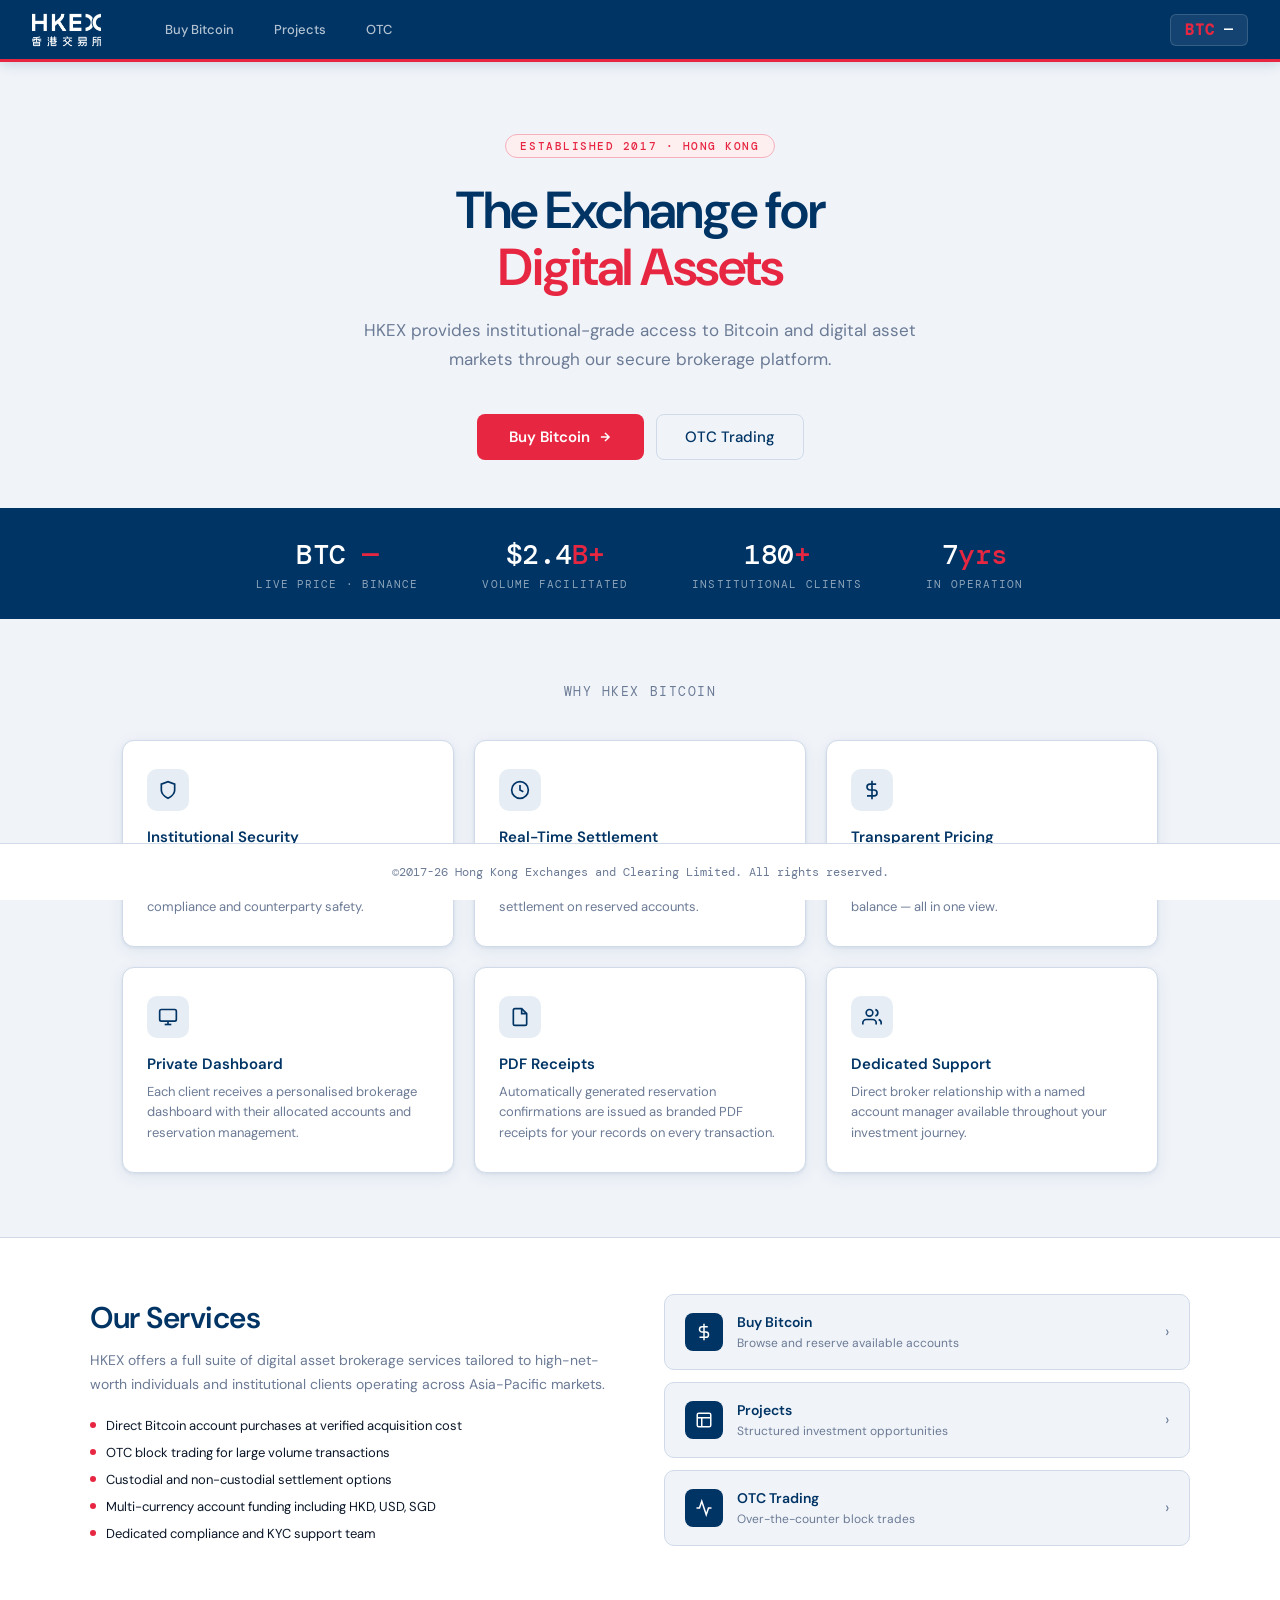
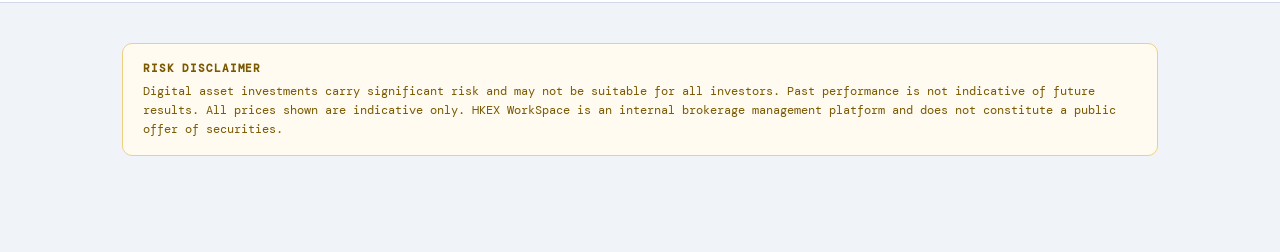
==== home.html @ 1858bc26 "Add files via upload" ====
<!DOCTYPE html>
<html lang="en">
<head>
<meta charset="UTF-8">
<meta name="viewport" content="width=device-width, initial-scale=1.0">
<title>HKEX - Hong Kong Exchanges</title>
<link href="https://fonts.googleapis.com/css2?family=DM+Sans:wght@300;400;500;600&family=DM+Mono:wght@400;500&display=swap" rel="stylesheet">
<link rel="stylesheet" href="styles.css">
<style>
  /* ── HOME PAGE SPECIFIC ──────────────────────────────────────────────────── */
  .home-hero {
    max-width: 1100px;
    margin: 0 auto;
    padding: 72px 32px 48px;
    text-align: center;
  }

  .home-hero-eyebrow {
    display: inline-block;
    font-family: 'DM Mono', monospace;
    font-size: 11px;
    font-weight: 500;
    letter-spacing: 0.14em;
    text-transform: uppercase;
    color: var(--red);
    background: var(--danger-light);
    border: 1px solid #f5b0bb;
    border-radius: 20px;
    padding: 4px 14px;
    margin-bottom: 24px;
  }

  .home-hero h1 {
    font-size: 52px;
    font-weight: 600;
    letter-spacing: -1.5px;
    line-height: 1.1;
    color: var(--accent);
    margin-bottom: 20px;
  }

  .home-hero h1 span {
    color: var(--red);
  }

  .home-hero-sub {
    font-size: 17px;
    color: var(--text-muted);
    line-height: 1.7;
    max-width: 560px;
    margin: 0 auto 40px;
  }

  .home-hero-actions {
    display: flex;
    gap: 12px;
    justify-content: center;
    flex-wrap: wrap;
  }

  .btn-hero-primary {
    background: var(--red);
    color: #fff;
    padding: 13px 32px;
    font-size: 15px;
    font-weight: 600;
    border-radius: 8px;
    border: none;
    cursor: pointer;
    font-family: 'DM Sans', sans-serif;
    text-decoration: none;
    display: inline-flex;
    align-items: center;
    gap: 8px;
    transition: background 0.15s, transform 0.1s;
  }
  .btn-hero-primary:hover { background: var(--red-hover); transform: translateY(-1px); }

  .btn-hero-outline {
    background: transparent;
    color: var(--accent);
    padding: 12px 28px;
    font-size: 15px;
    font-weight: 500;
    border-radius: 8px;
    border: 1.5px solid var(--border);
    cursor: pointer;
    font-family: 'DM Sans', sans-serif;
    text-decoration: none;
    display: inline-flex;
    align-items: center;
    gap: 8px;
    transition: all 0.15s;
  }
  .btn-hero-outline:hover { border-color: var(--accent); background: var(--accent-light); }

  /* Stats strip */
  .home-stats {
    background: var(--accent);
    padding: 28px 32px;
    display: flex;
    justify-content: center;
    gap: 64px;
    flex-wrap: wrap;
  }

  .home-stat {
    text-align: center;
    color: #fff;
  }

  .home-stat-value {
    font-family: 'DM Mono', monospace;
    font-size: 28px;
    font-weight: 500;
    color: #fff;
    letter-spacing: -0.5px;
  }

  .home-stat-value span {
    color: var(--red);
  }

  .home-stat-label {
    font-size: 11px;
    color: rgba(255,255,255,0.55);
    text-transform: uppercase;
    letter-spacing: 0.1em;
    margin-top: 4px;
    font-family: 'DM Mono', monospace;
  }

  /* Features grid */
  .home-features {
    max-width: 1100px;
    margin: 64px auto;
    padding: 0 32px;
  }

  .home-features-title {
    text-align: center;
    font-size: 13px;
    font-family: 'DM Mono', monospace;
    text-transform: uppercase;
    letter-spacing: 0.12em;
    color: var(--text-muted);
    margin-bottom: 40px;
  }

  .features-grid {
    display: grid;
    grid-template-columns: repeat(3, 1fr);
    gap: 20px;
  }

  .feature-card {
    background: var(--surface);
    border: 1px solid var(--border);
    border-radius: 12px;
    padding: 28px 24px;
    box-shadow: var(--shadow);
    transition: box-shadow 0.2s, transform 0.15s;
  }

  .feature-card:hover {
    box-shadow: 0 4px 24px rgba(0,52,101,0.13);
    transform: translateY(-2px);
  }

  .feature-icon {
    width: 42px;
    height: 42px;
    background: var(--accent-light);
    border-radius: 10px;
    display: flex;
    align-items: center;
    justify-content: center;
    margin-bottom: 16px;
    color: var(--accent);
  }

  .feature-card h3 {
    font-size: 15px;
    font-weight: 600;
    color: var(--accent);
    margin-bottom: 8px;
  }

  .feature-card p {
    font-size: 13px;
    color: var(--text-muted);
    line-height: 1.6;
  }

  /* Services row */
  .home-services {
    background: var(--surface);
    border-top: 1px solid var(--border);
    border-bottom: 1px solid var(--border);
    padding: 56px 32px;
  }

  .home-services-inner {
    max-width: 1100px;
    margin: 0 auto;
    display: grid;
    grid-template-columns: 1fr 1fr;
    gap: 48px;
    align-items: center;
  }

  .home-services h2 {
    font-size: 30px;
    font-weight: 600;
    letter-spacing: -0.5px;
    color: var(--accent);
    margin-bottom: 12px;
  }

  .home-services p {
    font-size: 14px;
    color: var(--text-muted);
    line-height: 1.7;
    margin-bottom: 20px;
  }

  .service-list {
    list-style: none;
    display: flex;
    flex-direction: column;
    gap: 10px;
  }

  .service-list li {
    display: flex;
    align-items: center;
    gap: 10px;
    font-size: 13px;
    color: var(--text);
  }

  .service-list li::before {
    content: '';
    width: 6px;
    height: 6px;
    border-radius: 50%;
    background: var(--red);
    flex-shrink: 0;
  }

  .service-panels {
    display: flex;
    flex-direction: column;
    gap: 12px;
  }

  .service-panel {
    background: var(--bg);
    border: 1px solid var(--border);
    border-radius: 10px;
    padding: 18px 20px;
    display: flex;
    align-items: center;
    gap: 14px;
    text-decoration: none;
    transition: border-color 0.15s, box-shadow 0.15s;
  }

  .service-panel:hover {
    border-color: var(--accent);
    box-shadow: 0 2px 12px rgba(0,52,101,0.1);
  }

  .service-panel-icon {
    width: 38px;
    height: 38px;
    background: var(--accent);
    border-radius: 8px;
    display: flex;
    align-items: center;
    justify-content: center;
    flex-shrink: 0;
    color: #fff;
  }

  .service-panel-text strong {
    display: block;
    font-size: 14px;
    font-weight: 600;
    color: var(--accent);
    margin-bottom: 2px;
  }

  .service-panel-text span {
    font-size: 12px;
    color: var(--text-muted);
  }

  .service-panel-arrow {
    margin-left: auto;
    color: var(--text-muted);
    font-size: 16px;
  }

  /* Disclaimer */
  .home-disclaimer {
    max-width: 1100px;
    margin: 0 auto 40px;
    padding: 0 32px;
  }

  .disclaimer-box {
    background: #fffbf0;
    border: 1px solid #f0d080;
    border-radius: 10px;
    padding: 16px 20px;
    font-size: 12px;
    color: #7a5800;
    line-height: 1.6;
    font-family: 'DM Mono', monospace;
  }

  .disclaimer-box strong {
    display: block;
    margin-bottom: 4px;
    font-size: 11px;
    text-transform: uppercase;
    letter-spacing: 0.08em;
  }

  /* ── RESPONSIVE ──────────────────────────────────────────────────────────── */
  @media (max-width: 768px) {
    .home-hero { padding: 48px 20px 36px; }
    .home-hero h1 { font-size: 32px; }
    .home-hero-sub { font-size: 15px; }
    .home-stats { gap: 32px; padding: 20px; }
    .home-stat-value { font-size: 22px; }
    .features-grid { grid-template-columns: 1fr; gap: 14px; }
    .home-services-inner { grid-template-columns: 1fr; gap: 32px; }
    .home-features { padding: 0 16px; margin: 40px auto; }
    .home-services { padding: 40px 16px; }
    .home-disclaimer { padding: 0 16px; }
  }
</style>
</head>
<body>

<!-- SPLASH SCREEN -->
<div id="splash">
  <div id="splash-inner">
    <img id="splash-logo" src="logo.png" alt="HKEX">
  </div>
</div>

<!-- HEADER -->
<header>
  <div class="header-left">
    <div class="logo">
      <a href="home.html" style="display:flex;align-items:center;text-decoration:none;">
        <img src="logo.png" alt="HKEX" class="header-logo">
      </a>
    </div>
    <nav class="main-nav">
      <a href="index.html" class="nav-link">Buy Bitcoin</a>
      <a href="projects.html" class="nav-link">Projects</a>
      <a href="staking.html" class="nav-link">OTC</a>
    </nav>
  </div>
  <div class="header-right">
    <div class="btc-ticker" id="btcTicker">
      <span class="btc-ticker-label">BTC</span>
      <span class="btc-ticker-price" id="btcPrice">—</span>
    </div>
  </div>
</header>

<!-- HERO -->
<div class="home-hero">
  <div class="home-hero-eyebrow">Established 2017 · Hong Kong</div>
  <h1>The Exchange for<br><span>Digital Assets</span></h1>
  <p class="home-hero-sub">HKEX provides institutional-grade access to Bitcoin and digital asset markets through our secure brokerage platform.</p>
  <div class="home-hero-actions">
    <a href="index.html" class="btn-hero-primary">
      Buy Bitcoin
      <svg width="14" height="14" viewBox="0 0 24 24" fill="none" stroke="currentColor" stroke-width="2.5"><path d="M5 12h14M12 5l7 7-7 7"/></svg>
    </a>
    <a href="staking.html" class="btn-hero-outline">OTC Trading</a>
  </div>
</div>

<!-- STATS STRIP -->
<div class="home-stats">
  <div class="home-stat">
    <div class="home-stat-value">BTC <span id="btcPriceHero">—</span></div>
    <div class="home-stat-label">Live Price · Binance</div>
  </div>
  <div class="home-stat">
    <div class="home-stat-value">$2.4<span>B+</span></div>
    <div class="home-stat-label">Volume Facilitated</div>
  </div>
  <div class="home-stat">
    <div class="home-stat-value">180<span>+</span></div>
    <div class="home-stat-label">Institutional Clients</div>
  </div>
  <div class="home-stat">
    <div class="home-stat-value">7<span>yrs</span></div>
    <div class="home-stat-label">In Operation</div>
  </div>
</div>

<!-- FEATURES -->
<div class="home-features">
  <div class="home-features-title">Why HKEX Bitcoin</div>
  <div class="features-grid">
    <div class="feature-card">
      <div class="feature-icon">
        <svg width="20" height="20" viewBox="0 0 24 24" fill="none" stroke="currentColor" stroke-width="2"><path d="M12 22s8-4 8-10V5l-8-3-8 3v7c0 6 8 10 8 10z"/></svg>
      </div>
      <h3>Institutional Security</h3>
      <p>Every account is verified through our multi-layer due diligence process, ensuring full compliance and counterparty safety.</p>
    </div>
    <div class="feature-card">
      <div class="feature-icon">
        <svg width="20" height="20" viewBox="0 0 24 24" fill="none" stroke="currentColor" stroke-width="2"><circle cx="12" cy="12" r="10"/><polyline points="12 6 12 12 16 14"/></svg>
      </div>
      <h3>Real-Time Settlement</h3>
      <p>Live BTC pricing from Binance with instant purchase value calculations and same-day settlement on reserved accounts.</p>
    </div>
    <div class="feature-card">
      <div class="feature-icon">
        <svg width="20" height="20" viewBox="0 0 24 24" fill="none" stroke="currentColor" stroke-width="2"><line x1="12" y1="1" x2="12" y2="23"/><path d="M17 5H9.5a3.5 3.5 0 0 0 0 7h5a3.5 3.5 0 0 1 0 7H6"/></svg>
      </div>
      <h3>Transparent Pricing</h3>
      <p>Full purchase history with original acquisition cost, current market value and your account balance — all in one view.</p>
    </div>
    <div class="feature-card">
      <div class="feature-icon">
        <svg width="20" height="20" viewBox="0 0 24 24" fill="none" stroke="currentColor" stroke-width="2"><rect x="2" y="3" width="20" height="14" rx="2"/><line x1="8" y1="21" x2="16" y2="21"/><line x1="12" y1="17" x2="12" y2="21"/></svg>
      </div>
      <h3>Private Dashboard</h3>
      <p>Each client receives a personalised brokerage dashboard with their allocated accounts and reservation management.</p>
    </div>
    <div class="feature-card">
      <div class="feature-icon">
        <svg width="20" height="20" viewBox="0 0 24 24" fill="none" stroke="currentColor" stroke-width="2"><path d="M14 2H6a2 2 0 0 0-2 2v16a2 2 0 0 0 2 2h12a2 2 0 0 0 2-2V8z"/><polyline points="14 2 14 8 20 8"/></svg>
      </div>
      <h3>PDF Receipts</h3>
      <p>Automatically generated reservation confirmations are issued as branded PDF receipts for your records on every transaction.</p>
    </div>
    <div class="feature-card">
      <div class="feature-icon">
        <svg width="20" height="20" viewBox="0 0 24 24" fill="none" stroke="currentColor" stroke-width="2"><path d="M17 21v-2a4 4 0 0 0-4-4H5a4 4 0 0 0-4 4v2"/><circle cx="9" cy="7" r="4"/><path d="M23 21v-2a4 4 0 0 0-3-3.87"/><path d="M16 3.13a4 4 0 0 1 0 7.75"/></svg>
      </div>
      <h3>Dedicated Support</h3>
      <p>Direct broker relationship with a named account manager available throughout your investment journey.</p>
    </div>
  </div>
</div>

<!-- SERVICES -->
<div class="home-services">
  <div class="home-services-inner">
    <div>
      <h2>Our Services</h2>
      <p>HKEX offers a full suite of digital asset brokerage services tailored to high-net-worth individuals and institutional clients operating across Asia-Pacific markets.</p>
      <ul class="service-list">
        <li>Direct Bitcoin account purchases at verified acquisition cost</li>
        <li>OTC block trading for large volume transactions</li>
        <li>Custodial and non-custodial settlement options</li>
        <li>Multi-currency account funding including HKD, USD, SGD</li>
        <li>Dedicated compliance and KYC support team</li>
      </ul>
    </div>
    <div class="service-panels">
      <a href="index.html" class="service-panel">
        <div class="service-panel-icon">
          <svg width="18" height="18" viewBox="0 0 24 24" fill="none" stroke="currentColor" stroke-width="2"><line x1="12" y1="1" x2="12" y2="23"/><path d="M17 5H9.5a3.5 3.5 0 0 0 0 7h5a3.5 3.5 0 0 1 0 7H6"/></svg>
        </div>
        <div class="service-panel-text">
          <strong>Buy Bitcoin</strong>
          <span>Browse and reserve available accounts</span>
        </div>
        <span class="service-panel-arrow">›</span>
      </a>
      <a href="projects.html" class="service-panel">
        <div class="service-panel-icon">
          <svg width="18" height="18" viewBox="0 0 24 24" fill="none" stroke="currentColor" stroke-width="2"><rect x="3" y="3" width="18" height="18" rx="2"/><path d="M3 9h18M9 21V9"/></svg>
        </div>
        <div class="service-panel-text">
          <strong>Projects</strong>
          <span>Structured investment opportunities</span>
        </div>
        <span class="service-panel-arrow">›</span>
      </a>
      <a href="staking.html" class="service-panel">
        <div class="service-panel-icon">
          <svg width="18" height="18" viewBox="0 0 24 24" fill="none" stroke="currentColor" stroke-width="2"><polyline points="22 12 18 12 15 21 9 3 6 12 2 12"/></svg>
        </div>
        <div class="service-panel-text">
          <strong>OTC Trading</strong>
          <span>Over-the-counter block trades</span>
        </div>
        <span class="service-panel-arrow">›</span>
      </a>
    </div>
  </div>
</div>

<!-- DISCLAIMER -->
<div class="home-disclaimer" style="margin-top:40px;">
  <div class="disclaimer-box">
    <strong>Risk Disclaimer</strong>
    Digital asset investments carry significant risk and may not be suitable for all investors. Past performance is not indicative of future results. All prices shown are indicative only. HKEX WorkSpace is an internal brokerage management platform and does not constitute a public offer of securities.
  </div>
</div>

<footer class="site-footer">
  <span id="footerCopyright">©2017-26 Hong Kong Exchanges and Clearing Limited. All rights reserved.</span>
</footer>

<script>
async function fetchBtcPrice() {
  try {
    const res   = await fetch('https://api.binance.com/api/v3/ticker/price?symbol=BTCUSDT');
    const json  = await res.json();
    const price = parseFloat(json?.price);
    if (price) {
      const fmt = '$' + price.toLocaleString('en-US', { minimumFractionDigits: 2, maximumFractionDigits: 2 });
      const ticker = document.getElementById('btcPrice');
      const hero   = document.getElementById('btcPriceHero');
      if (ticker) ticker.textContent = fmt;
      if (hero)   hero.textContent   = fmt;
    }
  } catch(e) { /* silently fail */ }
}

fetchBtcPrice();
setInterval(fetchBtcPrice, 5000);

(function updateCopyright() {
  const el = document.getElementById('footerCopyright');
  if (el) {
    const yr = new Date().getFullYear().toString().slice(2);
    el.textContent = '©2017-' + yr + ' Hong Kong Exchanges and Clearing Limited. All rights reserved.';
  }
})();
</script>
</body>
</html>
---- styles.css ----
:root {
    --bg: #f0f4f9;
    --surface: #ffffff;
    --border: #d0dae8;
    --text: #0a1628;
    --text-muted: #6b7a95;
    --accent: #003465;
    --accent-light: #e6edf5;
    --accent-hover: #002450;
    --red: #e72742;
    --red-light: #fdeef0;
    --red-hover: #c41e35;
    --danger: #e72742;
    --danger-light: #fdeef0;
    --cell-bg: #f7f9fc;
    --header-bg: #003465;
    --header-text: #ffffff;
    --shadow: 0 1px 3px rgba(0,52,101,0.08), 0 4px 16px rgba(0,52,101,0.08);
  }

  * { box-sizing: border-box; margin: 0; padding: 0; }

  body {
    font-family: 'DM Sans', sans-serif;
    background: var(--bg);
    color: var(--text);
    min-height: 100vh;
    font-size: 14px;
    padding-bottom: 56px;
  }

  /* HEADER */
  header {
    background: var(--header-bg);
    color: var(--header-text);
    display: flex;
    align-items: center;
    justify-content: space-between;
    padding: 0 32px;
    height: 62px;
    position: sticky;
    top: 0;
    z-index: 100;
    border-bottom: 3px solid var(--red);
    box-shadow: 0 2px 12px rgba(0,52,101,0.18);
  }

  .logo {
    font-family: 'DM Mono', monospace;
    font-size: 16px;
    font-weight: 500;
    letter-spacing: 0.05em;
    color: var(--header-text);
    display: flex;
    align-items: center;
    gap: 8px;
  }

  .header-logo {
    height: 38px;
    width: auto;
    display: block;
    mix-blend-mode: screen;
  }

  .header-right {
    display: flex;
    align-items: center;
    gap: 16px;
  }

  /* NAVIGATION */
  .main-nav {
    display: flex;
    align-items: center;
    gap: 8px;
    margin-left: 24px;
  }

  .nav-link {
    padding: 8px 16px;
    border-radius: 6px;
    font-size: 13px;
    font-weight: 500;
    color: rgba(255,255,255,0.7);
    text-decoration: none;
    transition: all 0.15s;
    font-family: 'DM Sans', sans-serif;
    white-space: nowrap;
  }

  .nav-link:hover {
    color: #fff;
    background: rgba(255,255,255,0.08);
  }

  .nav-link.active {
    color: #fff;
    background: rgba(255,255,255,0.12);
    border-bottom: 2px solid var(--red);
  }

  .user-badge {
    font-size: 12px;
    color: rgba(255,255,255,0.6);
    font-family: 'DM Mono', monospace;
  }

  .btn {
    padding: 7px 16px;
    border-radius: 6px;
    font-family: 'DM Sans', sans-serif;
    font-size: 13px;
    font-weight: 500;
    cursor: pointer;
    border: none;
    transition: all 0.15s;
    display: inline-flex;
    align-items: center;
    gap: 6px;
  }

  .btn-primary {
    background: var(--red);
    color: #fff;
  }
  .btn-primary:hover { background: var(--red-hover); }

  .btn-outline {
    background: transparent;
    border: 1px solid var(--border);
    color: var(--text);
  }
  .btn-outline:hover { background: var(--accent-light); border-color: var(--accent); color: var(--accent); }

  .btn-ghost {
    background: transparent;
    border: 1px solid rgba(255,255,255,0.25);
    color: rgba(255,255,255,0.85);
    font-size: 13px;
  }
  .btn-ghost:hover { border-color: rgba(255,255,255,0.6); color: #fff; background: rgba(255,255,255,0.08); }

  .btn-danger {
    background: var(--danger-light);
    color: var(--danger);
    border: 1px solid #f5c0c8;
  }
  .btn-danger:hover { background: #fbd5da; }

  .btn-sm { padding: 4px 10px; font-size: 12px; }

  /* PAGES */
  .page { display: none; }
  .page.active { display: block; }

  /* MAIN PAGE */
  .main-content {
    max-width: 680px;
    margin: 80px auto;
    padding: 0 24px;
    text-align: center;
  }

  .main-hero {
    background: var(--surface);
    border: 1px solid var(--border);
    border-radius: 16px;
    padding: 64px 48px;
    box-shadow: var(--shadow);
    border-top: 4px solid var(--red);
  }

  .main-hero h1 {
    font-size: 32px;
    font-weight: 600;
    margin-bottom: 12px;
    letter-spacing: -0.5px;
    color: var(--accent);
  }

  .main-hero p {
    color: var(--text-muted);
    font-size: 15px;
    line-height: 1.6;
    margin-bottom: 40px;
    max-width: 360px;
    margin-left: auto;
    margin-right: auto;
  }

  /* LOGIN FORM */
  .login-form {
    display: flex;
    flex-direction: column;
    gap: 12px;
    max-width: 320px;
    margin: 0 auto;
  }

  .input-group {
    display: flex;
    flex-direction: column;
    gap: 5px;
    text-align: left;
  }

  .input-group label {
    font-size: 12px;
    font-weight: 500;
    color: var(--accent);
    text-transform: uppercase;
    letter-spacing: 0.06em;
  }

  .input-group input {
    padding: 10px 14px;
    border: 1px solid var(--border);
    border-radius: 8px;
    font-family: 'DM Sans', sans-serif;
    font-size: 14px;
    background: var(--cell-bg);
    color: var(--text);
    transition: border-color 0.15s;
    outline: none;
  }

  .input-group input:focus {
    border-color: var(--accent);
    background: #fff;
    box-shadow: 0 0 0 3px rgba(0,52,101,0.08);
  }

  .login-error {
    color: var(--danger);
    font-size: 12px;
    text-align: center;
    display: none;
  }

  /* USER PAGE */
  .page-wrapper {
    max-width: 1200px;
    margin: 0 auto;
    padding: 32px 24px;
  }

  .page-header {
    display: flex;
    align-items: center;
    justify-content: space-between;
    margin-bottom: 24px;
  }

  .page-title {
    font-size: 22px;
    font-weight: 600;
    letter-spacing: -0.3px;
    color: var(--accent);
  }

  .page-subtitle {
    font-size: 13px;
    color: var(--text-muted);
    margin-top: 2px;
  }

  /* TABLE */
  .table-container {
    background: var(--surface);
    border: 1px solid var(--border);
    border-radius: 12px;
    overflow: hidden;
    box-shadow: var(--shadow);
  }

  .data-table {
    width: 100%;
    border-collapse: collapse;
    font-size: 13px;
  }

  .data-table th {
    background: var(--accent);
    color: rgba(255,255,255,0.9);
    padding: 11px 14px;
    text-align: center;
    font-family: 'DM Sans', sans-serif;
    font-size: 12px;
    font-weight: 700;
    letter-spacing: 0.04em;
    border-right: 1px solid rgba(255,255,255,0.1);
    white-space: nowrap;
    text-transform: uppercase;
  }

  .data-table th.sortable {
    cursor: pointer;
    user-select: none;
  }
  .data-table th.sortable:hover { background: #004a8f; }
  .sort-icon { margin-left: 5px; opacity: 0.5; font-size: 10px; }
  .sort-icon.active { opacity: 1; }
  .data-table th:last-child { border-right: none; }

  .data-table td {
    padding: 0;
    border-right: 1px solid var(--border);
    border-bottom: 1px solid var(--border);
  }

  .data-table td:last-child { border-right: none; }
  .data-table tr:last-child td { border-bottom: none; }
  .data-table tr:hover td { background: #f0f5fb; }

  .cell-input {
    width: 100%;
    padding: 9px 14px;
    border: none;
    background: transparent;
    font-family: 'DM Sans', sans-serif;
    font-size: 13px;
    color: var(--text);
    outline: none;
    transition: background 0.1s;
  }

  .cell-input:focus {
    background: #eef4fb;
    box-shadow: inset 0 0 0 2px var(--accent);
  }

  .cell-input[readonly] {
    color: var(--text);
    cursor: default;
    pointer-events: none;
  }

  .cell-select {
    appearance: none;
    -webkit-appearance: none;
    cursor: pointer;
    background-image: url("data:image/svg+xml,%3Csvg xmlns='http://www.w3.org/2000/svg' width='10' height='6' viewBox='0 0 10 6'%3E%3Cpath d='M1 1l4 4 4-4' stroke='%23003465' stroke-width='1.5' fill='none' stroke-linecap='round'/%3E%3C/svg%3E");
    background-repeat: no-repeat;
    background-position: right 10px center;
    padding-right: 28px !important;
  }

  .status-select {
    width: 115px;
    padding: 5px 28px 5px 10px !important;
    border-radius: 20px;
    border: 1.5px solid var(--border);
    font-size: 12px;
    font-weight: 600;
    font-family: 'DM Sans', sans-serif;
    background-color: transparent;
    outline: none;
    transition: border-color 0.15s;
  }

  .status-select:focus { border-color: var(--accent); }

  .status-pill {
    display: inline-block;
    padding: 4px 14px;
    border-radius: 20px;
    font-size: 12px;
    font-weight: 600;
    min-width: 90px;
    text-align: center;
    letter-spacing: 0.02em;
  }

  .status-active    { background: #e6f9e6; color: #1a6b1a; border: 1.5px solid #b6ddb6; }
  .status-suspended { background: #fff3e0; color: #8a4800; border: 1.5px solid #f0c080; }
  .status-fired     { background: #fdeef0; color: #c41e35; border: 1.5px solid #f5b0bb; }
  .status-empty     { background: var(--cell-bg); color: var(--text-muted); border: 1.5px solid var(--border); }

  .status-pill.clickable-available {
    cursor: pointer;
    transition: box-shadow 0.15s, transform 0.1s;
  }
  .status-pill.clickable-available:hover {
    box-shadow: 0 0 0 3px rgba(26,107,26,0.18);
    transform: scale(1.04);
  }

  /* Reserve inline panel — inserted as a full-width row below the selected row */
  .reserve-panel-row td {
    padding: 0 !important;
    border-bottom: 2px solid #003465 !important;
  }
  .reserve-panel {
    background: linear-gradient(135deg, #f0faf0 0%, #e8f4ff 100%);
    border-top: 1.5px solid #b6ddb6;
    padding: 14px 20px;
    display: flex;
    align-items: center;
    gap: 18px;
    flex-wrap: wrap;
    animation: slidePanelIn 0.18s ease;
  }
  @keyframes slidePanelIn {
    from { opacity: 0; transform: translateY(-6px); }
    to   { opacity: 1; transform: translateY(0); }
  }
  .reserve-panel-info {
    flex: 1;
    min-width: 200px;
    font-size: 13px;
    color: #1a3a5c;
    line-height: 1.6;
  }
  .reserve-panel-info strong { font-weight: 600; }
  .reserve-panel-info .rp-label {
    color: var(--text-muted);
    font-size: 11px;
    text-transform: uppercase;
    letter-spacing: 0.06em;
    margin-bottom: 4px;
  }
  .btn-reserve {
    background: #003465;
    color: #fff;
    border: none;
    border-radius: 8px;
    padding: 9px 22px;
    font-size: 13px;
    font-weight: 600;
    cursor: pointer;
    letter-spacing: 0.03em;
    transition: background 0.15s, transform 0.1s;
    white-space: nowrap;
  }
  .btn-reserve:hover { background: #004a8f; transform: translateY(-1px); }
  .btn-reserve-cancel {
    background: transparent;
    color: var(--text-muted);
    border: 1.5px solid var(--border);
    border-radius: 8px;
    padding: 8px 16px;
    font-size: 12px;
    cursor: pointer;
    transition: border-color 0.15s;
  }
  .btn-reserve-cancel:hover { border-color: #003465; color: #003465; }

  /* Reserve confirmation modal extras */
  .reserve-modal-details {
    background: #f0f4f9;
    border-radius: 8px;
    padding: 12px 16px;
    margin: 12px 0;
    font-size: 13px;
    line-height: 1.8;
    color: #1a3a5c;
  }
  .reserve-modal-details .rd-row { display: flex; justify-content: space-between; gap: 16px; }
  .reserve-modal-details .rd-label { color: var(--text-muted); font-size: 12px; }
  .reserve-modal-details .rd-val { font-weight: 600; font-family: 'DM Mono', monospace; font-size: 12px; }

  .col-amount { min-width: 110px; }
  .col-unit   { min-width: 70px; }

  .amount-cell {
    display: flex;
    align-items: center;
    padding: 0 8px 0 14px;
    min-height: 36px;
  }

  .dollar-sign {
    font-family: 'DM Mono', monospace;
    font-size: 12px;
    color: var(--text-muted);
    margin-right: 3px;
    flex-shrink: 0;
    user-select: none;
  }

  .amount-input {
    padding: 9px 4px !important;
    text-align: right;
    font-family: 'DM Mono', monospace;
    font-size: 13px;
    min-width: 0;
    flex: 1;
  }

  .numeric-input {
    font-family: 'DM Mono', monospace;
    text-align: right;
    padding-right: 14px !important;
  }

  .table-actions {
    display: flex;
    gap: 10px;
    align-items: center;
    padding: 14px 20px;
    border-top: 1px solid var(--border);
    background: var(--cell-bg);
  }

  .save-status {
    font-size: 12px;
    color: var(--text-muted);
    font-family: 'DM Mono', monospace;
    margin-left: auto;
  }

  .save-status.saved { color: var(--accent); }

  /* ADMIN PAGE */
  .admin-layout {
    display: grid;
    grid-template-columns: 280px 1fr;
    gap: 24px;
    max-width: 1200px;
    margin: 0 auto;
    padding: 32px 24px;
  }

  .users-panel {
    background: var(--surface);
    border: 1px solid var(--border);
    border-radius: 12px;
    overflow: hidden;
    box-shadow: var(--shadow);
    height: fit-content;
  }

  .panel-header {
    padding: 14px 20px;
    border-bottom: 1px solid var(--border);
    display: flex;
    align-items: center;
    justify-content: space-between;
    background: var(--accent-light);
  }

  .panel-title {
    font-size: 11px;
    font-weight: 600;
    text-transform: uppercase;
    letter-spacing: 0.1em;
    color: var(--accent);
    font-family: 'DM Mono', monospace;
  }

  .users-list { list-style: none; }

  .user-item {
    display: flex;
    align-items: flex-start;
    justify-content: space-between;
    gap: 12px;
    padding: 12px 20px;
    border-bottom: 1px solid var(--border);
    cursor: pointer;
    transition: background 0.1s;
  }

  .user-item:last-child { border-bottom: none; }
  .user-item:hover { background: var(--accent-light); }
  .user-item.selected { background: var(--accent-light); border-left: 3px solid var(--red); }

  .user-item-name {
    font-size: 14px;
    font-weight: 500;
    color: var(--accent);
  }

  .user-item-role {
    font-size: 11px;
    color: var(--text-muted);
    font-family: 'DM Mono', monospace;
    margin-top: 1px;
  }

  .user-item-actions {
    display: flex;
    gap: 4px;
    flex-shrink: 0;
  }

  .edit-panel {
    background: var(--surface);
    border: 1px solid var(--border);
    border-radius: 12px;
    overflow: hidden;
    box-shadow: var(--shadow);
  }

  .edit-panel-empty {
    display: flex;
    align-items: center;
    justify-content: center;
    min-height: 300px;
    color: var(--text-muted);
    font-size: 14px;
    flex-direction: column;
    gap: 8px;
  }

  .edit-panel-empty svg { opacity: 0.3; }

  /* MODAL */
  .modal-overlay {
    display: none;
    position: fixed;
    inset: 0;
    background: rgba(0,52,101,0.35);
    z-index: 200;
    align-items: center;
    justify-content: center;
    backdrop-filter: blur(3px);
  }

  .modal-overlay.open { display: flex; }

  .modal {
    background: var(--surface);
    border-radius: 14px;
    padding: 32px;
    width: 400px;
    box-shadow: 0 8px 40px rgba(0,52,101,0.18);
    border: 1px solid var(--border);
    border-top: 4px solid var(--accent);
  }

  .modal h3 {
    font-size: 18px;
    font-weight: 600;
    margin-bottom: 6px;
    color: var(--accent);
  }

  .modal p {
    font-size: 13px;
    color: var(--text-muted);
    margin-bottom: 24px;
  }

  .modal-form {
    display: flex;
    flex-direction: column;
    gap: 14px;
  }

  .modal-actions {
    display: flex;
    justify-content: flex-end;
    gap: 10px;
    margin-top: 24px;
  }

  /* TAG */
  .tag {
    display: inline-flex;
    align-items: center;
    padding: 2px 8px;
    border-radius: 4px;
    font-size: 11px;
    font-family: 'DM Mono', monospace;
    font-weight: 500;
  }

  .tag-admin { background: #fdeef0; color: var(--red); }
  .tag-user  { background: var(--accent-light); color: var(--accent); }

  /* TOAST */
  .toast {
    position: fixed;
    bottom: 24px;
    right: 24px;
    background: var(--accent);
    color: #fff;
    padding: 12px 20px;
    border-radius: 8px;
    font-size: 13px;
    z-index: 999;
    display: none;
    align-items: center;
    gap: 8px;
    box-shadow: 0 4px 20px rgba(0,52,101,0.25);
    font-family: 'DM Mono', monospace;
    border-left: 4px solid var(--red);
  }

  .toast.show { display: flex; }
  .toast.toast-success { background: #1a4a2a; border-left-color: #4caf50; }
  .toast.toast-success .toast-dot { background: #4caf50; }
  .toast-dot { width: 6px; height: 6px; background: var(--red); border-radius: 50%; }

  /* PRESENCE BADGES */
  .presence-badge {
    display: inline-flex;
    align-items: center;
    gap: 4px;
    font-size: 10px;
    font-family: 'DM Mono', monospace;
    font-weight: 500;
    padding: 2px 7px;
    border-radius: 20px;
    letter-spacing: 0.04em;
    white-space: nowrap;
  }
  .presence-online  { background: #e6f9e6; color: #1a6b1a; border: 1px solid #b6ddb6; }
  .presence-offline { background: var(--cell-bg); color: var(--text-muted); border: 1px solid var(--border); }
  .presence-dot {
    width: 6px; height: 6px; border-radius: 50%; background: #4caf50; flex-shrink: 0;
    animation: presencePulse 2s ease-in-out infinite;
  }
  @keyframes presencePulse {
    0%, 100% { opacity: 1; }
    50%       { opacity: 0.4; }
  }

  /* Divider */
  .divider { height: 1px; background: var(--border); margin: 0; }

  /* Admin actions bar */
  .admin-top-bar {
    display: flex;
    align-items: center;
    justify-content: space-between;
    margin-bottom: 20px;
  }
  .header-left {
    display: flex;
    align-items: center;
    gap: 24px;
  }

  /* BTC TICKER */
  .btc-ticker {
    display: flex;
    align-items: center;
    gap: 8px;
    background: rgba(255,255,255,0.08);
    border: 1px solid rgba(255,255,255,0.15);
    border-radius: 6px;
    padding: 5px 14px;
    font-family: 'DM Mono', monospace;
  }

  .btc-ticker-label {
    font-size: 15px;
    font-weight: 700;
    color: var(--red);
    letter-spacing: 0.08em;
  }

  .btc-ticker-price {
    font-size: 15px;
    font-weight: 500;
    color: #ffffff;
    letter-spacing: 0.02em;
  }

  /* FOOTER */
  .site-footer {
    text-align: center;
    padding: 20px 32px;
    font-size: 12px;
    color: var(--text-muted);
    font-family: 'DM Mono', monospace;
    border-top: 1px solid var(--border);
    background: var(--surface);
    position: fixed;
    bottom: 0;
    left: 0;
    right: 0;
    z-index: 50;
  }

  /* EMPTY STATE */
  .empty-state {
    background: var(--surface);
    border: 1px solid var(--border);
    border-radius: 12px;
    padding: 80px 48px;
    text-align: center;
    box-shadow: var(--shadow);
  }

  .empty-state svg {
    color: var(--text-muted);
    opacity: 0.3;
    margin-bottom: 24px;
  }

  .empty-state h2 {
    font-size: 24px;
    font-weight: 600;
    color: var(--accent);
    margin-bottom: 8px;
  }

  .empty-state p {
    color: var(--text-muted);
    font-size: 14px;
    max-width: 400px;
    margin: 0 auto;
  }

  /* SPLASH SCREEN */
  #splash {
    position: fixed;
    inset: 0;
    background: #0d1b2a;
    display: flex;
    align-items: center;
    justify-content: center;
    z-index: 9999;
    animation: splashFade 1s ease-out 1.5s forwards;
    pointer-events: none;
  }

  #splash-inner {
    display: flex;
    align-items: center;
    justify-content: center;
    animation: splashScale 0.6s ease-out forwards;
  }

  #splash-logo {
    width: 624px;
  }

  @keyframes splashFade {
    0%   { opacity: 1; }
    100% { opacity: 0; visibility: hidden; }
  }

  @keyframes splashScale {
    0%   { transform: scale(0.85); opacity: 0; }
    100% { transform: scale(1);    opacity: 1; }
  }

  /* ── MOBILE RESPONSIVE ───────────────────────────────────────────────────── */
  @media (max-width: 768px) {

    /* Header */
    header {
      padding: 0 16px;
      height: auto;
      min-height: 56px;
      flex-wrap: wrap;
      gap: 8px;
      padding-top: 10px;
      padding-bottom: 10px;
    }

    .header-left { 
      gap: 12px;
      width: 100%;
      flex-wrap: wrap;
    }

    .header-logo { height: 26px; }

    /* Navigation */
    .main-nav {
      width: 100%;
      margin-left: 0;
      gap: 4px;
      order: 3;
    }

    .nav-link {
      padding: 6px 12px;
      font-size: 12px;
      flex: 1;
      text-align: center;
    }

    .header-right {
      margin-left: auto;
    }

    .btc-ticker { padding: 4px 10px; }
    .btc-ticker-label { font-size: 12px; }
    .btc-ticker-price { font-size: 13px; }

    .user-badge { font-size: 11px; }

    /* Page wrapper */
    .page-wrapper {
      padding: 16px 12px;
      padding-bottom: 70px;
    }

    .page-header {
      flex-direction: column;
      align-items: flex-start;
      gap: 10px;
      margin-bottom: 16px;
    }

    /* Table — horizontal scroll */
    .table-container {
      border-radius: 8px;
      overflow-x: auto;
      -webkit-overflow-scrolling: touch;
    }

    .data-table {
      font-size: 12px;
      min-width: 800px;
    }

    .data-table th {
      padding: 9px 10px;
      font-size: 11px;
    }

    .cell-input {
      padding: 7px 10px;
      font-size: 12px;
    }

    .amount-cell { padding: 0 6px 0 10px; }
    .amount-input { font-size: 12px; }

    .status-select { width: 100px; font-size: 11px; }
    .status-pill   { min-width: 76px; font-size: 11px; padding: 3px 10px; }

    .table-actions {
      flex-wrap: wrap;
      padding: 10px 14px;
      gap: 8px;
    }

    /* Admin layout — stack vertically */
    .admin-layout {
      grid-template-columns: 1fr;
      padding: 16px 12px;
      padding-bottom: 70px;
    }

    /* Login / main hero */
    .main-content { margin: 40px auto; padding: 0 16px; }
    .main-hero    { padding: 36px 24px; }
    .main-hero h1 { font-size: 24px; }

    /* Empty state */
    .empty-state { padding: 48px 24px; }

    /* Modal */
    .modal { width: calc(100vw - 32px); padding: 24px 20px; }

    /* Footer */
    .site-footer { font-size: 11px; padding: 14px 16px; }

    /* Splash logo */
    #splash-logo { width: 280px; }
  }

  @media (max-width: 480px) {
    .header-left  { gap: 8px; }
    .header-logo  { height: 22px; }
    .btc-ticker   { padding: 3px 8px; gap: 5px; }
    .main-hero    { padding: 28px 16px; }
    .main-hero h1 { font-size: 20px; }
    #splash-logo  { width: 200px; }
  }
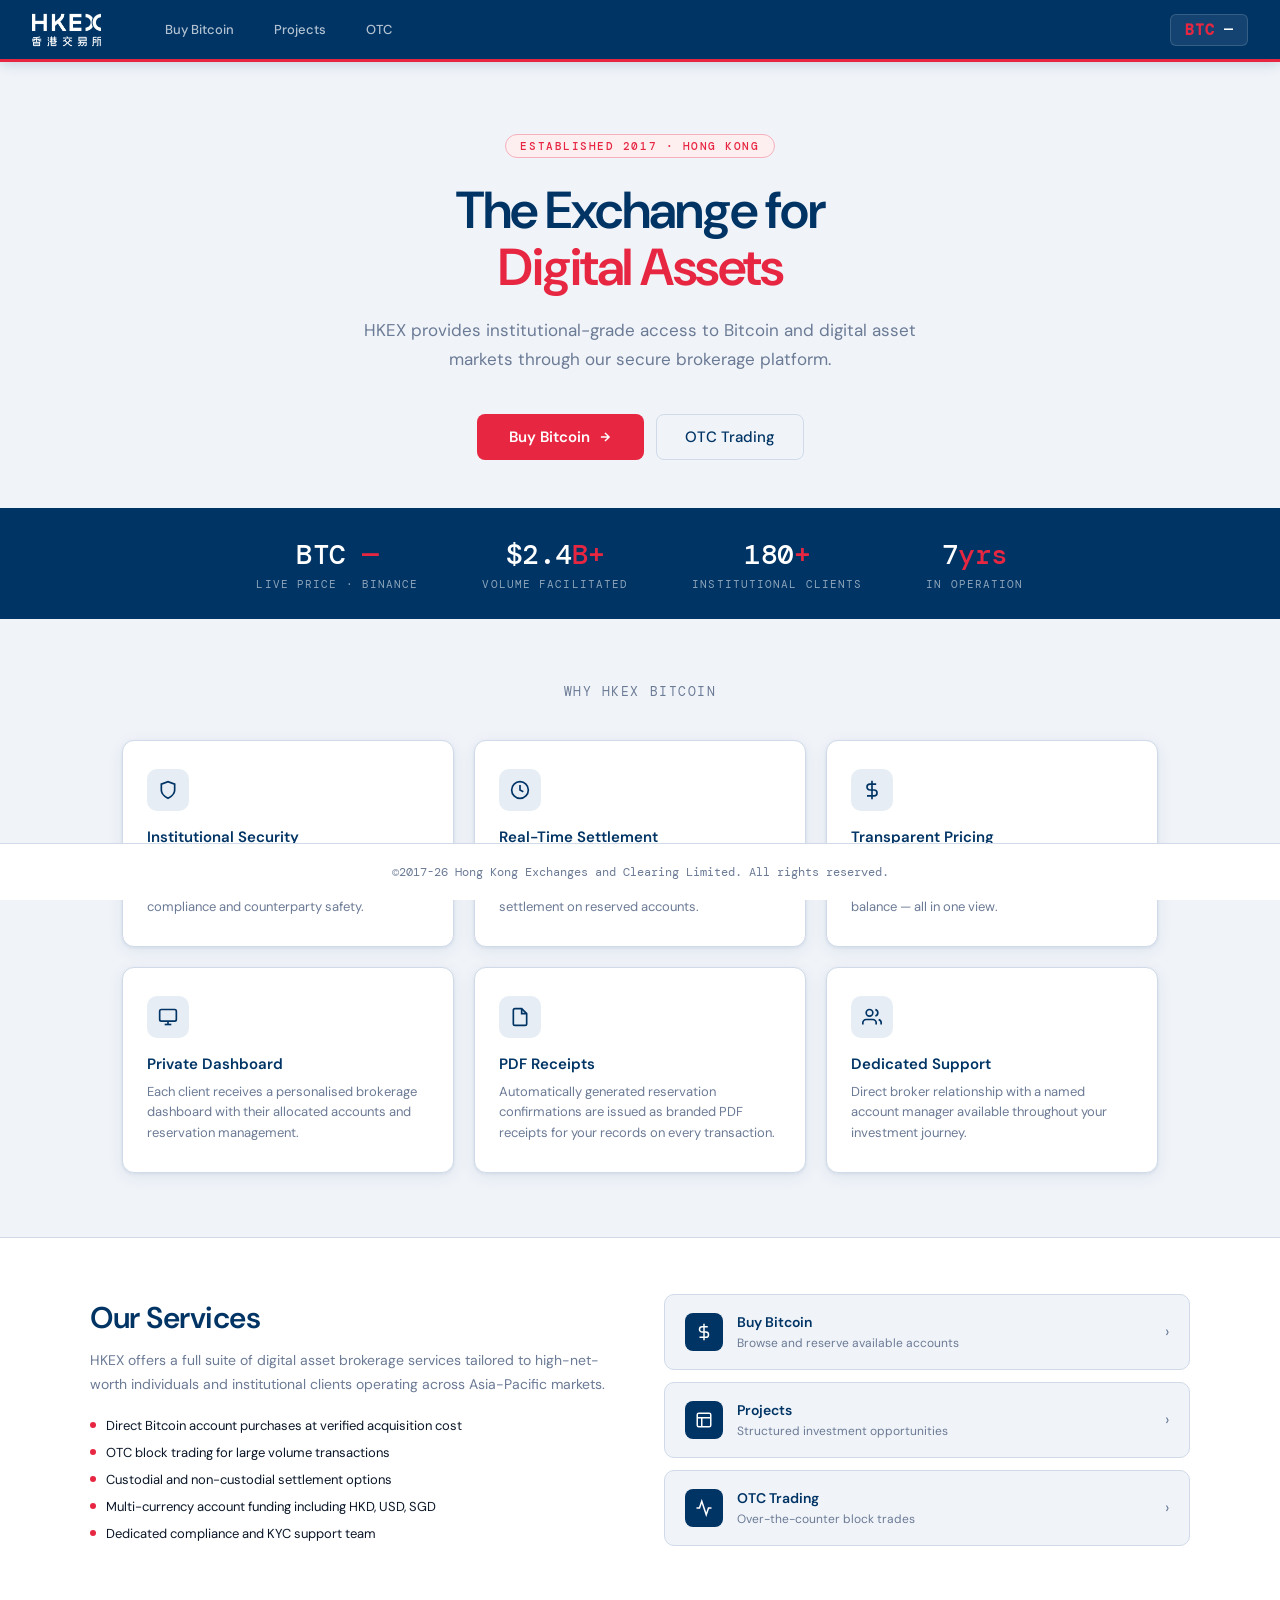
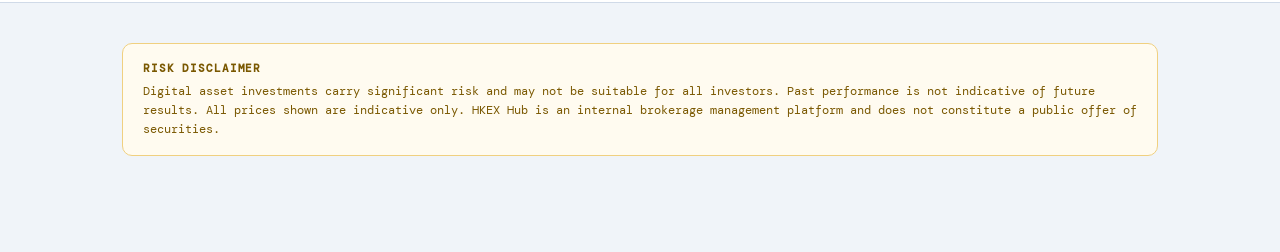
==== commit 64dfedd0: "fix" ====
--- a/home.html
+++ b/home.html
@@ -510,7 +510,7 @@
 <div class="home-disclaimer" style="margin-top:40px;">
   <div class="disclaimer-box">
     <strong>Risk Disclaimer</strong>
-    Digital asset investments carry significant risk and may not be suitable for all investors. Past performance is not indicative of future results. All prices shown are indicative only. HKEX WorkSpace is an internal brokerage management platform and does not constitute a public offer of securities.
+    Digital asset investments carry significant risk and may not be suitable for all investors. Past performance is not indicative of future results. All prices shown are indicative only. HKEX Hub is an internal brokerage management platform and does not constitute a public offer of securities.
   </div>
 </div>
 
--- a/styles.css
+++ b/styles.css
@@ -1,969 +1,997 @@
-:root {
-    --bg: #f0f4f9;
-    --surface: #ffffff;
-    --border: #d0dae8;
-    --text: #0a1628;
-    --text-muted: #6b7a95;
-    --accent: #003465;
-    --accent-light: #e6edf5;
-    --accent-hover: #002450;
-    --red: #e72742;
-    --red-light: #fdeef0;
-    --red-hover: #c41e35;
-    --danger: #e72742;
-    --danger-light: #fdeef0;
-    --cell-bg: #f7f9fc;
-    --header-bg: #003465;
-    --header-text: #ffffff;
-    --shadow: 0 1px 3px rgba(0,52,101,0.08), 0 4px 16px rgba(0,52,101,0.08);
-  }
-
-  * { box-sizing: border-box; margin: 0; padding: 0; }
-
-  body {
-    font-family: 'DM Sans', sans-serif;
-    background: var(--bg);
-    color: var(--text);
-    min-height: 100vh;
-    font-size: 14px;
-    padding-bottom: 56px;
-  }
-
-  /* HEADER */
-  header {
-    background: var(--header-bg);
-    color: var(--header-text);
-    display: flex;
-    align-items: center;
-    justify-content: space-between;
-    padding: 0 32px;
-    height: 62px;
-    position: sticky;
-    top: 0;
-    z-index: 100;
-    border-bottom: 3px solid var(--red);
-    box-shadow: 0 2px 12px rgba(0,52,101,0.18);
-  }
-
-  .logo {
-    font-family: 'DM Mono', monospace;
-    font-size: 16px;
-    font-weight: 500;
-    letter-spacing: 0.05em;
-    color: var(--header-text);
-    display: flex;
-    align-items: center;
-    gap: 8px;
-  }
-
-  .header-logo {
-    height: 38px;
-    width: auto;
-    display: block;
-    mix-blend-mode: screen;
-  }
-
-  .header-right {
-    display: flex;
-    align-items: center;
-    gap: 16px;
-  }
-
-  /* NAVIGATION */
-  .main-nav {
-    display: flex;
-    align-items: center;
-    gap: 8px;
-    margin-left: 24px;
-  }
-
-  .nav-link {
-    padding: 8px 16px;
-    border-radius: 6px;
-    font-size: 13px;
-    font-weight: 500;
-    color: rgba(255,255,255,0.7);
-    text-decoration: none;
-    transition: all 0.15s;
-    font-family: 'DM Sans', sans-serif;
-    white-space: nowrap;
-  }
-
-  .nav-link:hover {
-    color: #fff;
-    background: rgba(255,255,255,0.08);
-  }
-
-  .nav-link.active {
-    color: #fff;
-    background: rgba(255,255,255,0.12);
-    border-bottom: 2px solid var(--red);
-  }
-
-  .user-badge {
-    font-size: 12px;
-    color: rgba(255,255,255,0.6);
-    font-family: 'DM Mono', monospace;
-  }
-
-  .btn {
-    padding: 7px 16px;
-    border-radius: 6px;
-    font-family: 'DM Sans', sans-serif;
-    font-size: 13px;
-    font-weight: 500;
-    cursor: pointer;
-    border: none;
-    transition: all 0.15s;
-    display: inline-flex;
-    align-items: center;
-    gap: 6px;
-  }
-
-  .btn-primary {
-    background: var(--red);
-    color: #fff;
-  }
-  .btn-primary:hover { background: var(--red-hover); }
-
-  .btn-outline {
-    background: transparent;
-    border: 1px solid var(--border);
-    color: var(--text);
-  }
-  .btn-outline:hover { background: var(--accent-light); border-color: var(--accent); color: var(--accent); }
-
-  .btn-ghost {
-    background: transparent;
-    border: 1px solid rgba(255,255,255,0.25);
-    color: rgba(255,255,255,0.85);
-    font-size: 13px;
-  }
-  .btn-ghost:hover { border-color: rgba(255,255,255,0.6); color: #fff; background: rgba(255,255,255,0.08); }
-
-  .btn-danger {
-    background: var(--danger-light);
-    color: var(--danger);
-    border: 1px solid #f5c0c8;
-  }
-  .btn-danger:hover { background: #fbd5da; }
-
-  .btn-sm { padding: 4px 10px; font-size: 12px; }
-
-  /* PAGES */
-  .page { display: none; }
-  .page.active { display: block; }
-
-  /* MAIN PAGE */
-  .main-content {
-    max-width: 680px;
-    margin: 80px auto;
-    padding: 0 24px;
-    text-align: center;
-  }
-
-  .main-hero {
-    background: var(--surface);
-    border: 1px solid var(--border);
-    border-radius: 16px;
-    padding: 64px 48px;
-    box-shadow: var(--shadow);
-    border-top: 4px solid var(--red);
-  }
-
-  .main-hero h1 {
-    font-size: 32px;
-    font-weight: 600;
-    margin-bottom: 12px;
-    letter-spacing: -0.5px;
-    color: var(--accent);
-  }
-
-  .main-hero p {
-    color: var(--text-muted);
-    font-size: 15px;
-    line-height: 1.6;
-    margin-bottom: 40px;
-    max-width: 360px;
-    margin-left: auto;
-    margin-right: auto;
-  }
-
-  /* LOGIN FORM */
-  .login-form {
-    display: flex;
-    flex-direction: column;
-    gap: 12px;
-    max-width: 320px;
-    margin: 0 auto;
-  }
-
-  .input-group {
-    display: flex;
-    flex-direction: column;
-    gap: 5px;
-    text-align: left;
-  }
-
-  .input-group label {
-    font-size: 12px;
-    font-weight: 500;
-    color: var(--accent);
-    text-transform: uppercase;
-    letter-spacing: 0.06em;
-  }
-
-  .input-group input {
-    padding: 10px 14px;
-    border: 1px solid var(--border);
-    border-radius: 8px;
-    font-family: 'DM Sans', sans-serif;
-    font-size: 14px;
-    background: var(--cell-bg);
-    color: var(--text);
-    transition: border-color 0.15s;
-    outline: none;
-  }
-
-  .input-group input:focus {
-    border-color: var(--accent);
-    background: #fff;
-    box-shadow: 0 0 0 3px rgba(0,52,101,0.08);
-  }
-
-  .login-error {
-    color: var(--danger);
-    font-size: 12px;
-    text-align: center;
-    display: none;
-  }
-
-  /* USER PAGE */
-  .page-wrapper {
-    max-width: 1200px;
-    margin: 0 auto;
-    padding: 32px 24px;
-  }
-
-  .page-header {
-    display: flex;
-    align-items: center;
-    justify-content: space-between;
-    margin-bottom: 24px;
-  }
-
-  .page-title {
-    font-size: 22px;
-    font-weight: 600;
-    letter-spacing: -0.3px;
-    color: var(--accent);
-  }
-
-  .page-subtitle {
-    font-size: 13px;
-    color: var(--text-muted);
-    margin-top: 2px;
-  }
-
-  /* TABLE */
-  .table-container {
-    background: var(--surface);
-    border: 1px solid var(--border);
-    border-radius: 12px;
-    overflow: hidden;
-    box-shadow: var(--shadow);
-  }
-
-  .data-table {
-    width: 100%;
-    border-collapse: collapse;
-    font-size: 13px;
-  }
-
-  .data-table th {
-    background: var(--accent);
-    color: rgba(255,255,255,0.9);
-    padding: 11px 14px;
-    text-align: center;
-    font-family: 'DM Sans', sans-serif;
-    font-size: 12px;
-    font-weight: 700;
-    letter-spacing: 0.04em;
-    border-right: 1px solid rgba(255,255,255,0.1);
-    white-space: nowrap;
-    text-transform: uppercase;
-  }
-
-  .data-table th.sortable {
-    cursor: pointer;
-    user-select: none;
-  }
-  .data-table th.sortable:hover { background: #004a8f; }
-  .sort-icon { margin-left: 5px; opacity: 0.5; font-size: 10px; }
-  .sort-icon.active { opacity: 1; }
-  .data-table th:last-child { border-right: none; }
-
-  .data-table td {
-    padding: 0;
-    border-right: 1px solid var(--border);
-    border-bottom: 1px solid var(--border);
-  }
-
-  .data-table td:last-child { border-right: none; }
-  .data-table tr:last-child td { border-bottom: none; }
-  .data-table tr:hover td { background: #f0f5fb; }
-
-  .cell-input {
-    width: 100%;
-    padding: 9px 14px;
-    border: none;
-    background: transparent;
-    font-family: 'DM Sans', sans-serif;
-    font-size: 13px;
-    color: var(--text);
-    outline: none;
-    transition: background 0.1s;
-  }
-
-  .cell-input:focus {
-    background: #eef4fb;
-    box-shadow: inset 0 0 0 2px var(--accent);
-  }
-
-  .cell-input[readonly] {
-    color: var(--text);
-    cursor: default;
-    pointer-events: none;
-  }
-
-  .cell-select {
-    appearance: none;
-    -webkit-appearance: none;
-    cursor: pointer;
-    background-image: url("data:image/svg+xml,%3Csvg xmlns='http://www.w3.org/2000/svg' width='10' height='6' viewBox='0 0 10 6'%3E%3Cpath d='M1 1l4 4 4-4' stroke='%23003465' stroke-width='1.5' fill='none' stroke-linecap='round'/%3E%3C/svg%3E");
-    background-repeat: no-repeat;
-    background-position: right 10px center;
-    padding-right: 28px !important;
-  }
-
-  .status-select {
-    width: 115px;
-    padding: 5px 28px 5px 10px !important;
-    border-radius: 20px;
-    border: 1.5px solid var(--border);
-    font-size: 12px;
-    font-weight: 600;
-    font-family: 'DM Sans', sans-serif;
-    background-color: transparent;
-    outline: none;
-    transition: border-color 0.15s;
-  }
-
-  .status-select:focus { border-color: var(--accent); }
-
-  .status-pill {
-    display: inline-block;
-    padding: 4px 14px;
-    border-radius: 20px;
-    font-size: 12px;
-    font-weight: 600;
-    min-width: 90px;
-    text-align: center;
-    letter-spacing: 0.02em;
-  }
-
-  .status-active    { background: #e6f9e6; color: #1a6b1a; border: 1.5px solid #b6ddb6; }
-  .status-suspended { background: #fff3e0; color: #8a4800; border: 1.5px solid #f0c080; }
-  .status-fired     { background: #fdeef0; color: #c41e35; border: 1.5px solid #f5b0bb; }
-  .status-empty     { background: var(--cell-bg); color: var(--text-muted); border: 1.5px solid var(--border); }
-
-  .status-pill.clickable-available {
-    cursor: pointer;
-    transition: box-shadow 0.15s, transform 0.1s;
-  }
-  .status-pill.clickable-available:hover {
-    box-shadow: 0 0 0 3px rgba(26,107,26,0.18);
-    transform: scale(1.04);
-  }
-
-  /* Reserve inline panel — inserted as a full-width row below the selected row */
-  .reserve-panel-row td {
-    padding: 0 !important;
-    border-bottom: 2px solid #003465 !important;
-  }
-  .reserve-panel {
-    background: linear-gradient(135deg, #f0faf0 0%, #e8f4ff 100%);
-    border-top: 1.5px solid #b6ddb6;
-    padding: 14px 20px;
-    display: flex;
-    align-items: center;
-    gap: 18px;
-    flex-wrap: wrap;
-    animation: slidePanelIn 0.18s ease;
-  }
-  @keyframes slidePanelIn {
-    from { opacity: 0; transform: translateY(-6px); }
-    to   { opacity: 1; transform: translateY(0); }
-  }
-  .reserve-panel-info {
-    flex: 1;
-    min-width: 200px;
-    font-size: 13px;
-    color: #1a3a5c;
-    line-height: 1.6;
-  }
-  .reserve-panel-info strong { font-weight: 600; }
-  .reserve-panel-info .rp-label {
-    color: var(--text-muted);
-    font-size: 11px;
-    text-transform: uppercase;
-    letter-spacing: 0.06em;
-    margin-bottom: 4px;
-  }
-  .btn-reserve {
-    background: #003465;
-    color: #fff;
-    border: none;
-    border-radius: 8px;
-    padding: 9px 22px;
-    font-size: 13px;
-    font-weight: 600;
-    cursor: pointer;
-    letter-spacing: 0.03em;
-    transition: background 0.15s, transform 0.1s;
-    white-space: nowrap;
-  }
-  .btn-reserve:hover { background: #004a8f; transform: translateY(-1px); }
-  .btn-reserve-cancel {
-    background: transparent;
-    color: var(--text-muted);
-    border: 1.5px solid var(--border);
-    border-radius: 8px;
-    padding: 8px 16px;
-    font-size: 12px;
-    cursor: pointer;
-    transition: border-color 0.15s;
-  }
-  .btn-reserve-cancel:hover { border-color: #003465; color: #003465; }
-
-  /* Reserve confirmation modal extras */
-  .reserve-modal-details {
-    background: #f0f4f9;
-    border-radius: 8px;
-    padding: 12px 16px;
-    margin: 12px 0;
-    font-size: 13px;
-    line-height: 1.8;
-    color: #1a3a5c;
-  }
-  .reserve-modal-details .rd-row { display: flex; justify-content: space-between; gap: 16px; }
-  .reserve-modal-details .rd-label { color: var(--text-muted); font-size: 12px; }
-  .reserve-modal-details .rd-val { font-weight: 600; font-family: 'DM Mono', monospace; font-size: 12px; }
-
-  .col-amount { min-width: 110px; }
-  .col-unit   { min-width: 70px; }
-
-  .amount-cell {
-    display: flex;
-    align-items: center;
-    padding: 0 8px 0 14px;
-    min-height: 36px;
-  }
-
-  .dollar-sign {
-    font-family: 'DM Mono', monospace;
-    font-size: 12px;
-    color: var(--text-muted);
-    margin-right: 3px;
-    flex-shrink: 0;
-    user-select: none;
-  }
-
-  .amount-input {
-    padding: 9px 4px !important;
-    text-align: right;
-    font-family: 'DM Mono', monospace;
-    font-size: 13px;
-    min-width: 0;
-    flex: 1;
-  }
-
-  .numeric-input {
-    font-family: 'DM Mono', monospace;
-    text-align: right;
-    padding-right: 14px !important;
-  }
-
-  .table-actions {
-    display: flex;
-    gap: 10px;
-    align-items: center;
-    padding: 14px 20px;
-    border-top: 1px solid var(--border);
-    background: var(--cell-bg);
-  }
-
-  .save-status {
-    font-size: 12px;
-    color: var(--text-muted);
-    font-family: 'DM Mono', monospace;
-    margin-left: auto;
-  }
-
-  .save-status.saved { color: var(--accent); }
-
-  /* ADMIN PAGE */
-  .admin-layout {
-    display: grid;
-    grid-template-columns: 280px 1fr;
-    gap: 24px;
-    max-width: 1200px;
-    margin: 0 auto;
-    padding: 32px 24px;
-  }
-
-  .users-panel {
-    background: var(--surface);
-    border: 1px solid var(--border);
-    border-radius: 12px;
-    overflow: hidden;
-    box-shadow: var(--shadow);
-    height: fit-content;
-  }
-
-  .panel-header {
-    padding: 14px 20px;
-    border-bottom: 1px solid var(--border);
-    display: flex;
-    align-items: center;
-    justify-content: space-between;
-    background: var(--accent-light);
-  }
-
-  .panel-title {
-    font-size: 11px;
-    font-weight: 600;
-    text-transform: uppercase;
-    letter-spacing: 0.1em;
-    color: var(--accent);
-    font-family: 'DM Mono', monospace;
-  }
-
-  .users-list { list-style: none; }
-
-  .user-item {
-    display: flex;
-    align-items: flex-start;
-    justify-content: space-between;
-    gap: 12px;
-    padding: 12px 20px;
-    border-bottom: 1px solid var(--border);
-    cursor: pointer;
-    transition: background 0.1s;
-  }
-
-  .user-item:last-child { border-bottom: none; }
-  .user-item:hover { background: var(--accent-light); }
-  .user-item.selected { background: var(--accent-light); border-left: 3px solid var(--red); }
-
-  .user-item-name {
-    font-size: 14px;
-    font-weight: 500;
-    color: var(--accent);
-  }
-
-  .user-item-role {
-    font-size: 11px;
-    color: var(--text-muted);
-    font-family: 'DM Mono', monospace;
-    margin-top: 1px;
-  }
-
-  .user-item-actions {
-    display: flex;
-    gap: 4px;
-    flex-shrink: 0;
-  }
-
-  .edit-panel {
-    background: var(--surface);
-    border: 1px solid var(--border);
-    border-radius: 12px;
-    overflow: hidden;
-    box-shadow: var(--shadow);
-  }
-
-  .edit-panel-empty {
-    display: flex;
-    align-items: center;
-    justify-content: center;
-    min-height: 300px;
-    color: var(--text-muted);
-    font-size: 14px;
-    flex-direction: column;
-    gap: 8px;
-  }
-
-  .edit-panel-empty svg { opacity: 0.3; }
-
-  /* MODAL */
-  .modal-overlay {
-    display: none;
-    position: fixed;
-    inset: 0;
-    background: rgba(0,52,101,0.35);
-    z-index: 200;
-    align-items: center;
-    justify-content: center;
-    backdrop-filter: blur(3px);
-  }
-
-  .modal-overlay.open { display: flex; }
-
-  .modal {
-    background: var(--surface);
-    border-radius: 14px;
-    padding: 32px;
-    width: 400px;
-    box-shadow: 0 8px 40px rgba(0,52,101,0.18);
-    border: 1px solid var(--border);
-    border-top: 4px solid var(--accent);
-  }
-
-  .modal h3 {
-    font-size: 18px;
-    font-weight: 600;
-    margin-bottom: 6px;
-    color: var(--accent);
-  }
-
-  .modal p {
-    font-size: 13px;
-    color: var(--text-muted);
-    margin-bottom: 24px;
-  }
-
-  .modal-form {
-    display: flex;
-    flex-direction: column;
-    gap: 14px;
-  }
-
-  .modal-actions {
-    display: flex;
-    justify-content: flex-end;
-    gap: 10px;
-    margin-top: 24px;
-  }
-
-  /* TAG */
-  .tag {
-    display: inline-flex;
-    align-items: center;
-    padding: 2px 8px;
-    border-radius: 4px;
-    font-size: 11px;
-    font-family: 'DM Mono', monospace;
-    font-weight: 500;
-  }
-
-  .tag-admin { background: #fdeef0; color: var(--red); }
-  .tag-user  { background: var(--accent-light); color: var(--accent); }
-
-  /* TOAST */
-  .toast {
-    position: fixed;
-    bottom: 24px;
-    right: 24px;
-    background: var(--accent);
-    color: #fff;
-    padding: 12px 20px;
-    border-radius: 8px;
-    font-size: 13px;
-    z-index: 999;
-    display: none;
-    align-items: center;
-    gap: 8px;
-    box-shadow: 0 4px 20px rgba(0,52,101,0.25);
-    font-family: 'DM Mono', monospace;
-    border-left: 4px solid var(--red);
-  }
-
-  .toast.show { display: flex; }
-  .toast.toast-success { background: #1a4a2a; border-left-color: #4caf50; }
-  .toast.toast-success .toast-dot { background: #4caf50; }
-  .toast-dot { width: 6px; height: 6px; background: var(--red); border-radius: 50%; }
-
-  /* PRESENCE BADGES */
-  .presence-badge {
-    display: inline-flex;
-    align-items: center;
-    gap: 4px;
-    font-size: 10px;
-    font-family: 'DM Mono', monospace;
-    font-weight: 500;
-    padding: 2px 7px;
-    border-radius: 20px;
-    letter-spacing: 0.04em;
-    white-space: nowrap;
-  }
-  .presence-online  { background: #e6f9e6; color: #1a6b1a; border: 1px solid #b6ddb6; }
-  .presence-offline { background: var(--cell-bg); color: var(--text-muted); border: 1px solid var(--border); }
-  .presence-dot {
-    width: 6px; height: 6px; border-radius: 50%; background: #4caf50; flex-shrink: 0;
-    animation: presencePulse 2s ease-in-out infinite;
-  }
-  @keyframes presencePulse {
-    0%, 100% { opacity: 1; }
-    50%       { opacity: 0.4; }
-  }
-
-  /* Divider */
-  .divider { height: 1px; background: var(--border); margin: 0; }
-
-  /* Admin actions bar */
-  .admin-top-bar {
-    display: flex;
-    align-items: center;
-    justify-content: space-between;
-    margin-bottom: 20px;
-  }
-  .header-left {
-    display: flex;
-    align-items: center;
-    gap: 24px;
-  }
-
-  /* BTC TICKER */
-  .btc-ticker {
-    display: flex;
-    align-items: center;
-    gap: 8px;
-    background: rgba(255,255,255,0.08);
-    border: 1px solid rgba(255,255,255,0.15);
-    border-radius: 6px;
-    padding: 5px 14px;
-    font-family: 'DM Mono', monospace;
-  }
-
-  .btc-ticker-label {
-    font-size: 15px;
-    font-weight: 700;
-    color: var(--red);
-    letter-spacing: 0.08em;
-  }
-
-  .btc-ticker-price {
-    font-size: 15px;
-    font-weight: 500;
-    color: #ffffff;
-    letter-spacing: 0.02em;
-  }
-
-  /* FOOTER */
-  .site-footer {
-    text-align: center;
-    padding: 20px 32px;
-    font-size: 12px;
-    color: var(--text-muted);
-    font-family: 'DM Mono', monospace;
-    border-top: 1px solid var(--border);
-    background: var(--surface);
-    position: fixed;
-    bottom: 0;
-    left: 0;
-    right: 0;
-    z-index: 50;
-  }
-
-  /* EMPTY STATE */
-  .empty-state {
-    background: var(--surface);
-    border: 1px solid var(--border);
-    border-radius: 12px;
-    padding: 80px 48px;
-    text-align: center;
-    box-shadow: var(--shadow);
-  }
-
-  .empty-state svg {
-    color: var(--text-muted);
-    opacity: 0.3;
-    margin-bottom: 24px;
-  }
-
-  .empty-state h2 {
-    font-size: 24px;
-    font-weight: 600;
-    color: var(--accent);
-    margin-bottom: 8px;
-  }
-
-  .empty-state p {
-    color: var(--text-muted);
-    font-size: 14px;
-    max-width: 400px;
-    margin: 0 auto;
-  }
-
-  /* SPLASH SCREEN */
-  #splash {
-    position: fixed;
-    inset: 0;
-    background: #0d1b2a;
-    display: flex;
-    align-items: center;
-    justify-content: center;
-    z-index: 9999;
-    animation: splashFade 1s ease-out 1.5s forwards;
-    pointer-events: none;
-  }
-
-  #splash-inner {
-    display: flex;
-    align-items: center;
-    justify-content: center;
-    animation: splashScale 0.6s ease-out forwards;
-  }
-
-  #splash-logo {
-    width: 624px;
-  }
-
-  @keyframes splashFade {
-    0%   { opacity: 1; }
-    100% { opacity: 0; visibility: hidden; }
-  }
-
-  @keyframes splashScale {
-    0%   { transform: scale(0.85); opacity: 0; }
-    100% { transform: scale(1);    opacity: 1; }
-  }
-
-  /* ── MOBILE RESPONSIVE ───────────────────────────────────────────────────── */
-  @media (max-width: 768px) {
-
-    /* Header */
-    header {
-      padding: 0 16px;
-      height: auto;
-      min-height: 56px;
-      flex-wrap: wrap;
-      gap: 8px;
-      padding-top: 10px;
-      padding-bottom: 10px;
-    }
-
-    .header-left { 
-      gap: 12px;
-      width: 100%;
-      flex-wrap: wrap;
-    }
-
-    .header-logo { height: 26px; }
-
-    /* Navigation */
-    .main-nav {
-      width: 100%;
-      margin-left: 0;
-      gap: 4px;
-      order: 3;
-    }
-
-    .nav-link {
-      padding: 6px 12px;
-      font-size: 12px;
-      flex: 1;
-      text-align: center;
-    }
-
-    .header-right {
-      margin-left: auto;
-    }
-
-    .btc-ticker { padding: 4px 10px; }
-    .btc-ticker-label { font-size: 12px; }
-    .btc-ticker-price { font-size: 13px; }
-
-    .user-badge { font-size: 11px; }
-
-    /* Page wrapper */
-    .page-wrapper {
-      padding: 16px 12px;
-      padding-bottom: 70px;
-    }
-
-    .page-header {
-      flex-direction: column;
-      align-items: flex-start;
-      gap: 10px;
-      margin-bottom: 16px;
-    }
-
-    /* Table — horizontal scroll */
-    .table-container {
-      border-radius: 8px;
-      overflow-x: auto;
-      -webkit-overflow-scrolling: touch;
-    }
-
-    .data-table {
-      font-size: 12px;
-      min-width: 800px;
-    }
-
-    .data-table th {
-      padding: 9px 10px;
-      font-size: 11px;
-    }
-
-    .cell-input {
-      padding: 7px 10px;
-      font-size: 12px;
-    }
-
-    .amount-cell { padding: 0 6px 0 10px; }
-    .amount-input { font-size: 12px; }
-
-    .status-select { width: 100px; font-size: 11px; }
-    .status-pill   { min-width: 76px; font-size: 11px; padding: 3px 10px; }
-
-    .table-actions {
-      flex-wrap: wrap;
-      padding: 10px 14px;
-      gap: 8px;
-    }
-
-    /* Admin layout — stack vertically */
-    .admin-layout {
-      grid-template-columns: 1fr;
-      padding: 16px 12px;
-      padding-bottom: 70px;
-    }
-
-    /* Login / main hero */
-    .main-content { margin: 40px auto; padding: 0 16px; }
-    .main-hero    { padding: 36px 24px; }
-    .main-hero h1 { font-size: 24px; }
-
-    /* Empty state */
-    .empty-state { padding: 48px 24px; }
-
-    /* Modal */
-    .modal { width: calc(100vw - 32px); padding: 24px 20px; }
-
-    /* Footer */
-    .site-footer { font-size: 11px; padding: 14px 16px; }
-
-    /* Splash logo */
-    #splash-logo { width: 280px; }
-  }
-
-  @media (max-width: 480px) {
-    .header-left  { gap: 8px; }
-    .header-logo  { height: 22px; }
-    .btc-ticker   { padding: 3px 8px; gap: 5px; }
-    .main-hero    { padding: 28px 16px; }
-    .main-hero h1 { font-size: 20px; }
-    #splash-logo  { width: 200px; }
-  }+:root {
+    --bg: #f0f4f9;
+    --surface: #ffffff;
+    --border: #d0dae8;
+    --text: #0a1628;
+    --text-muted: #6b7a95;
+    --accent: #003465;
+    --accent-light: #e6edf5;
+    --accent-hover: #002450;
+    --red: #e72742;
+    --red-light: #fdeef0;
+    --red-hover: #c41e35;
+    --danger: #e72742;
+    --danger-light: #fdeef0;
+    --cell-bg: #f7f9fc;
+    --header-bg: #003465;
+    --header-text: #ffffff;
+    --shadow: 0 1px 3px rgba(0,52,101,0.08), 0 4px 16px rgba(0,52,101,0.08);
+  }
+
+  * { box-sizing: border-box; margin: 0; padding: 0; }
+
+  body {
+    font-family: 'DM Sans', sans-serif;
+    background: var(--bg);
+    color: var(--text);
+    min-height: 100vh;
+    font-size: 14px;
+    padding-bottom: 56px;
+  }
+
+  /* HEADER */
+  header {
+    background: var(--header-bg);
+    color: var(--header-text);
+    display: flex;
+    align-items: center;
+    justify-content: space-between;
+    padding: 0 32px;
+    height: 62px;
+    position: sticky;
+    top: 0;
+    z-index: 100;
+    border-bottom: 3px solid var(--red);
+    box-shadow: 0 2px 12px rgba(0,52,101,0.18);
+  }
+
+  .logo {
+    font-family: 'DM Mono', monospace;
+    font-size: 16px;
+    font-weight: 500;
+    letter-spacing: 0.05em;
+    color: var(--header-text);
+    display: flex;
+    align-items: center;
+    gap: 8px;
+  }
+
+  .header-logo {
+    height: 38px;
+    width: auto;
+    display: block;
+    mix-blend-mode: screen;
+  }
+
+  .header-right {
+    display: flex;
+    align-items: center;
+    gap: 16px;
+  }
+
+  /* NAVIGATION */
+  .main-nav {
+    display: flex;
+    align-items: center;
+    gap: 8px;
+    margin-left: 24px;
+  }
+
+  .nav-link {
+    padding: 8px 16px;
+    border-radius: 6px;
+    font-size: 13px;
+    font-weight: 500;
+    color: rgba(255,255,255,0.7);
+    text-decoration: none;
+    transition: all 0.15s;
+    font-family: 'DM Sans', sans-serif;
+    white-space: nowrap;
+  }
+
+  .nav-link:hover {
+    color: #fff;
+    background: rgba(255,255,255,0.08);
+  }
+
+  .nav-link.active {
+    color: #fff;
+    background: rgba(255,255,255,0.12);
+    border-bottom: 2px solid var(--red);
+  }
+
+  .user-badge {
+    font-size: 12px;
+    color: rgba(255,255,255,0.6);
+    font-family: 'DM Mono', monospace;
+  }
+
+  .btn {
+    padding: 7px 16px;
+    border-radius: 6px;
+    font-family: 'DM Sans', sans-serif;
+    font-size: 13px;
+    font-weight: 500;
+    cursor: pointer;
+    border: none;
+    transition: all 0.15s;
+    display: inline-flex;
+    align-items: center;
+    gap: 6px;
+  }
+
+  .btn-primary {
+    background: var(--red);
+    color: #fff;
+  }
+  .btn-primary:hover { background: var(--red-hover); }
+
+  .btn-outline {
+    background: transparent;
+    border: 1px solid var(--border);
+    color: var(--text);
+  }
+  .btn-outline:hover { background: var(--accent-light); border-color: var(--accent); color: var(--accent); }
+
+  .btn-ghost {
+    background: transparent;
+    border: 1px solid rgba(255,255,255,0.25);
+    color: rgba(255,255,255,0.85);
+    font-size: 13px;
+  }
+  .btn-ghost:hover { border-color: rgba(255,255,255,0.6); color: #fff; background: rgba(255,255,255,0.08); }
+
+  .btn-danger {
+    background: var(--danger-light);
+    color: var(--danger);
+    border: 1px solid #f5c0c8;
+  }
+  .btn-danger:hover { background: #fbd5da; }
+
+  .btn-sm { padding: 4px 10px; font-size: 12px; }
+
+  /* PAGES */
+  .page { display: none; }
+  .page.active { display: block; }
+
+  /* MAIN PAGE */
+  .main-content {
+    max-width: 680px;
+    margin: 80px auto;
+    padding: 0 24px;
+    text-align: center;
+  }
+
+  .main-hero {
+    background: var(--surface);
+    border: 1px solid var(--border);
+    border-radius: 16px;
+    padding: 64px 48px;
+    box-shadow: var(--shadow);
+    border-top: 4px solid var(--red);
+  }
+
+  .main-hero h1 {
+    font-size: 32px;
+    font-weight: 600;
+    margin-bottom: 12px;
+    letter-spacing: -0.5px;
+    color: var(--accent);
+  }
+
+  .main-hero p {
+    color: var(--text-muted);
+    font-size: 15px;
+    line-height: 1.6;
+    margin-bottom: 40px;
+    max-width: 360px;
+    margin-left: auto;
+    margin-right: auto;
+  }
+
+  /* LOGIN FORM */
+  .login-form {
+    display: flex;
+    flex-direction: column;
+    gap: 12px;
+    max-width: 320px;
+    margin: 0 auto;
+  }
+
+  .input-group {
+    display: flex;
+    flex-direction: column;
+    gap: 5px;
+    text-align: left;
+  }
+
+  .input-group label {
+    font-size: 12px;
+    font-weight: 500;
+    color: var(--accent);
+    text-transform: uppercase;
+    letter-spacing: 0.06em;
+  }
+
+  .input-group input {
+    padding: 10px 14px;
+    border: 1px solid var(--border);
+    border-radius: 8px;
+    font-family: 'DM Sans', sans-serif;
+    font-size: 14px;
+    background: var(--cell-bg);
+    color: var(--text);
+    transition: border-color 0.15s;
+    outline: none;
+  }
+
+  .input-group input:focus {
+    border-color: var(--accent);
+    background: #fff;
+    box-shadow: 0 0 0 3px rgba(0,52,101,0.08);
+  }
+
+  .login-error {
+    color: var(--danger);
+    font-size: 12px;
+    text-align: center;
+    display: none;
+  }
+
+  /* USER PAGE */
+  .page-wrapper {
+    max-width: 1200px;
+    margin: 0 auto;
+    padding: 32px 24px;
+  }
+
+  .page-header {
+    display: flex;
+    align-items: center;
+    justify-content: space-between;
+    margin-bottom: 24px;
+  }
+
+  .page-title {
+    font-size: 22px;
+    font-weight: 600;
+    letter-spacing: -0.3px;
+    color: var(--accent);
+  }
+
+  .page-subtitle {
+    font-size: 13px;
+    color: var(--text-muted);
+    margin-top: 2px;
+  }
+
+  /* TABLE */
+  .table-container {
+    background: var(--surface);
+    border: 1px solid var(--border);
+    border-radius: 12px;
+    overflow: hidden;
+    box-shadow: var(--shadow);
+  }
+
+  .data-table {
+    width: 100%;
+    border-collapse: collapse;
+    font-size: 13px;
+  }
+
+  .data-table th {
+    background: var(--accent);
+    color: rgba(255,255,255,0.9);
+    padding: 11px 14px;
+    text-align: center;
+    font-family: 'DM Sans', sans-serif;
+    font-size: 12px;
+    font-weight: 700;
+    letter-spacing: 0.04em;
+    border-right: 1px solid rgba(255,255,255,0.1);
+    white-space: nowrap;
+    text-transform: uppercase;
+  }
+
+  .data-table th.sortable {
+    cursor: pointer;
+    user-select: none;
+  }
+  .data-table th.sortable:hover { background: #004a8f; }
+  .sort-icon { margin-left: 5px; opacity: 0.5; font-size: 10px; }
+  .sort-icon.active { opacity: 1; }
+  .data-table th:last-child { border-right: none; }
+
+  .data-table td {
+    padding: 0;
+    border-right: 1px solid var(--border);
+    border-bottom: 1px solid var(--border);
+  }
+
+  .data-table td:last-child { border-right: none; }
+  .data-table tr:last-child td { border-bottom: none; }
+  .data-table tr:hover td { background: #f0f5fb; }
+
+  .cell-input {
+    width: 100%;
+    padding: 9px 14px;
+    border: none;
+    background: transparent;
+    font-family: 'DM Sans', sans-serif;
+    font-size: 13px;
+    color: var(--text);
+    outline: none;
+    transition: background 0.1s;
+  }
+
+  .cell-input:focus {
+    background: #eef4fb;
+    box-shadow: inset 0 0 0 2px var(--accent);
+  }
+
+  .cell-input[readonly] {
+    color: var(--text);
+    cursor: default;
+    pointer-events: none;
+  }
+
+  .cell-select {
+    appearance: none;
+    -webkit-appearance: none;
+    cursor: pointer;
+    background-image: url("data:image/svg+xml,%3Csvg xmlns='http://www.w3.org/2000/svg' width='10' height='6' viewBox='0 0 10 6'%3E%3Cpath d='M1 1l4 4 4-4' stroke='%23003465' stroke-width='1.5' fill='none' stroke-linecap='round'/%3E%3C/svg%3E");
+    background-repeat: no-repeat;
+    background-position: right 10px center;
+    padding-right: 28px !important;
+  }
+
+  .status-select {
+    width: 115px;
+    padding: 5px 28px 5px 10px !important;
+    border-radius: 20px;
+    border: 1.5px solid var(--border);
+    font-size: 12px;
+    font-weight: 600;
+    font-family: 'DM Sans', sans-serif;
+    background-color: transparent;
+    outline: none;
+    transition: border-color 0.15s;
+  }
+
+  .status-select:focus { border-color: var(--accent); }
+
+  .status-pill {
+    display: inline-block;
+    padding: 4px 14px;
+    border-radius: 20px;
+    font-size: 12px;
+    font-weight: 600;
+    min-width: 90px;
+    text-align: center;
+    letter-spacing: 0.02em;
+  }
+
+  .status-active    { background: #e6f9e6; color: #1a6b1a; border: 1.5px solid #b6ddb6; }
+  .status-suspended { background: #fff3e0; color: #8a4800; border: 1.5px solid #f0c080; }
+  .status-fired     { background: #fdeef0; color: #c41e35; border: 1.5px solid #f5b0bb; }
+  .status-empty     { background: var(--cell-bg); color: var(--text-muted); border: 1.5px solid var(--border); }
+
+  .status-pill.clickable-available {
+    cursor: pointer;
+    transition: box-shadow 0.15s, transform 0.1s;
+  }
+  .status-pill.clickable-available:hover {
+    box-shadow: 0 0 0 3px rgba(26,107,26,0.18);
+    transform: scale(1.04);
+  }
+
+  /* Reserve inline panel — inserted as a full-width row below the selected row */
+  .reserve-panel-row td {
+    padding: 0 !important;
+    border-bottom: 2px solid #003465 !important;
+  }
+  .reserve-panel {
+    background: linear-gradient(135deg, #f0faf0 0%, #e8f4ff 100%);
+    border-top: 1.5px solid #b6ddb6;
+    padding: 14px 20px;
+    display: flex;
+    align-items: center;
+    gap: 18px;
+    flex-wrap: wrap;
+    animation: slidePanelIn 0.18s ease;
+  }
+  @keyframes slidePanelIn {
+    from { opacity: 0; transform: translateY(-6px); }
+    to   { opacity: 1; transform: translateY(0); }
+  }
+  .reserve-panel-info {
+    flex: 1;
+    min-width: 200px;
+    font-size: 13px;
+    color: #1a3a5c;
+    line-height: 1.6;
+  }
+  .reserve-panel-info strong { font-weight: 600; }
+  .reserve-panel-info .rp-label {
+    color: var(--text-muted);
+    font-size: 11px;
+    text-transform: uppercase;
+    letter-spacing: 0.06em;
+    margin-bottom: 4px;
+  }
+  .btn-reserve {
+    background: #003465;
+    color: #fff;
+    border: none;
+    border-radius: 8px;
+    padding: 9px 22px;
+    font-size: 13px;
+    font-weight: 600;
+    cursor: pointer;
+    letter-spacing: 0.03em;
+    transition: background 0.15s, transform 0.1s;
+    white-space: nowrap;
+  }
+  .btn-reserve:hover { background: #004a8f; transform: translateY(-1px); }
+  .btn-reserve-cancel {
+    background: transparent;
+    color: var(--text-muted);
+    border: 1.5px solid var(--border);
+    border-radius: 8px;
+    padding: 8px 16px;
+    font-size: 12px;
+    cursor: pointer;
+    transition: border-color 0.15s;
+  }
+  .btn-reserve-cancel:hover { border-color: #003465; color: #003465; }
+
+  /* Reserve confirmation modal extras */
+  .reserve-modal-details {
+    background: #f0f4f9;
+    border-radius: 8px;
+    padding: 12px 16px;
+    margin: 12px 0;
+    font-size: 13px;
+    line-height: 1.8;
+    color: #1a3a5c;
+  }
+  .reserve-modal-details .rd-row { display: flex; justify-content: space-between; gap: 16px; }
+  .reserve-modal-details .rd-label { color: var(--text-muted); font-size: 12px; }
+  .reserve-modal-details .rd-val { font-weight: 600; font-family: 'DM Mono', monospace; font-size: 12px; }
+
+  .col-amount { min-width: 110px; }
+  .col-unit   { min-width: 70px; }
+
+  .amount-cell {
+    display: flex;
+    align-items: center;
+    padding: 0 8px 0 14px;
+    min-height: 36px;
+  }
+
+  .dollar-sign {
+    font-family: 'DM Mono', monospace;
+    font-size: 12px;
+    color: var(--text-muted);
+    margin-right: 3px;
+    flex-shrink: 0;
+    user-select: none;
+  }
+
+  .amount-input {
+    padding: 9px 4px !important;
+    text-align: right;
+    font-family: 'DM Mono', monospace;
+    font-size: 13px;
+    min-width: 0;
+    flex: 1;
+  }
+
+  .numeric-input {
+    font-family: 'DM Mono', monospace;
+    text-align: right;
+    padding-right: 14px !important;
+  }
+
+  .table-actions {
+    display: flex;
+    gap: 10px;
+    align-items: center;
+    padding: 14px 20px;
+    border-top: 1px solid var(--border);
+    background: var(--cell-bg);
+  }
+
+  .save-status {
+    font-size: 12px;
+    color: var(--text-muted);
+    font-family: 'DM Mono', monospace;
+    margin-left: auto;
+  }
+
+  .save-status.saved { color: var(--accent); }
+
+  /* ADMIN PAGE */
+  .admin-layout {
+    display: grid;
+    grid-template-columns: 280px 1fr;
+    gap: 24px;
+    max-width: 1200px;
+    margin: 0 auto;
+    padding: 32px 24px;
+  }
+
+  .users-panel {
+    background: var(--surface);
+    border: 1px solid var(--border);
+    border-radius: 12px;
+    overflow: hidden;
+    box-shadow: var(--shadow);
+    height: fit-content;
+  }
+
+  .panel-header {
+    padding: 14px 20px;
+    border-bottom: 1px solid var(--border);
+    display: flex;
+    align-items: center;
+    justify-content: space-between;
+    background: var(--accent-light);
+  }
+
+  .panel-title {
+    font-size: 11px;
+    font-weight: 600;
+    text-transform: uppercase;
+    letter-spacing: 0.1em;
+    color: var(--accent);
+    font-family: 'DM Mono', monospace;
+  }
+
+  .users-list { list-style: none; }
+
+  .user-item {
+    display: flex;
+    align-items: flex-start;
+    justify-content: space-between;
+    gap: 12px;
+    padding: 12px 20px;
+    border-bottom: 1px solid var(--border);
+    cursor: pointer;
+    transition: background 0.1s;
+  }
+
+  .user-item:last-child { border-bottom: none; }
+  .user-item:hover { background: var(--accent-light); }
+  .user-item.selected { background: var(--accent-light); border-left: 3px solid var(--red); }
+
+  .user-item-name {
+    font-size: 14px;
+    font-weight: 500;
+    color: var(--accent);
+  }
+
+  .user-item-role {
+    font-size: 11px;
+    color: var(--text-muted);
+    font-family: 'DM Mono', monospace;
+    margin-top: 1px;
+  }
+
+  .user-item-actions {
+    display: flex;
+    gap: 4px;
+    flex-shrink: 0;
+  }
+
+  .edit-panel {
+    background: var(--surface);
+    border: 1px solid var(--border);
+    border-radius: 12px;
+    overflow: hidden;
+    box-shadow: var(--shadow);
+  }
+
+  .edit-panel-empty {
+    display: flex;
+    align-items: center;
+    justify-content: center;
+    min-height: 300px;
+    color: var(--text-muted);
+    font-size: 14px;
+    flex-direction: column;
+    gap: 8px;
+  }
+
+  .edit-panel-empty svg { opacity: 0.3; }
+
+  /* MODAL */
+  .modal-overlay {
+    display: none;
+    position: fixed;
+    inset: 0;
+    background: rgba(0,52,101,0.35);
+    z-index: 200;
+    align-items: center;
+    justify-content: center;
+    backdrop-filter: blur(3px);
+  }
+
+  .modal-overlay.open { display: flex; }
+
+  .modal {
+    background: var(--surface);
+    border-radius: 14px;
+    padding: 32px;
+    width: 400px;
+    box-shadow: 0 8px 40px rgba(0,52,101,0.18);
+    border: 1px solid var(--border);
+    border-top: 4px solid var(--accent);
+  }
+
+  .modal h3 {
+    font-size: 18px;
+    font-weight: 600;
+    margin-bottom: 6px;
+    color: var(--accent);
+  }
+
+  .modal p {
+    font-size: 13px;
+    color: var(--text-muted);
+    margin-bottom: 24px;
+  }
+
+  .modal-form {
+    display: flex;
+    flex-direction: column;
+    gap: 14px;
+  }
+
+  .modal-actions {
+    display: flex;
+    justify-content: flex-end;
+    gap: 10px;
+    margin-top: 24px;
+  }
+
+  /* TAG */
+  .tag {
+    display: inline-flex;
+    align-items: center;
+    padding: 2px 8px;
+    border-radius: 4px;
+    font-size: 11px;
+    font-family: 'DM Mono', monospace;
+    font-weight: 500;
+  }
+
+  .tag-admin { background: #fdeef0; color: var(--red); }
+  .tag-user  { background: var(--accent-light); color: var(--accent); }
+
+  /* TOAST */
+  .toast {
+    position: fixed;
+    bottom: 24px;
+    right: 24px;
+    background: var(--accent);
+    color: #fff;
+    padding: 12px 20px;
+    border-radius: 8px;
+    font-size: 13px;
+    z-index: 999;
+    display: none;
+    align-items: center;
+    gap: 8px;
+    box-shadow: 0 4px 20px rgba(0,52,101,0.25);
+    font-family: 'DM Mono', monospace;
+    border-left: 4px solid var(--red);
+  }
+
+  .toast.show { display: flex; }
+  .toast.toast-success { background: #1a4a2a; border-left-color: #4caf50; }
+  .toast.toast-success .toast-dot { background: #4caf50; }
+  .toast-dot { width: 6px; height: 6px; background: var(--red); border-radius: 50%; }
+
+  /* PRESENCE BADGES */
+  .presence-badge {
+    display: inline-flex;
+    align-items: center;
+    gap: 4px;
+    font-size: 10px;
+    font-family: 'DM Mono', monospace;
+    font-weight: 500;
+    padding: 2px 7px;
+    border-radius: 20px;
+    letter-spacing: 0.04em;
+    white-space: nowrap;
+  }
+  .presence-online  { background: #e6f9e6; color: #1a6b1a; border: 1px solid #b6ddb6; }
+  .presence-offline { background: var(--cell-bg); color: var(--text-muted); border: 1px solid var(--border); }
+  .presence-dot {
+    width: 6px; height: 6px; border-radius: 50%; background: #4caf50; flex-shrink: 0;
+    animation: presencePulse 2s ease-in-out infinite;
+  }
+  @keyframes presencePulse {
+    0%, 100% { opacity: 1; }
+    50%       { opacity: 0.4; }
+  }
+
+  /* Divider */
+  .divider { height: 1px; background: var(--border); margin: 0; }
+
+  /* Admin actions bar */
+  .admin-top-bar {
+    display: flex;
+    align-items: center;
+    justify-content: space-between;
+    margin-bottom: 20px;
+  }
+  .header-left {
+    display: flex;
+    align-items: center;
+    gap: 24px;
+  }
+
+  /* BTC TICKER */
+  .btc-ticker {
+    display: flex;
+    align-items: center;
+    gap: 8px;
+    background: rgba(255,255,255,0.08);
+    border: 1px solid rgba(255,255,255,0.15);
+    border-radius: 6px;
+    padding: 5px 14px;
+    font-family: 'DM Mono', monospace;
+  }
+
+  .btc-ticker-label {
+    font-size: 15px;
+    font-weight: 700;
+    color: var(--red);
+    letter-spacing: 0.08em;
+  }
+
+  .btc-ticker-price {
+    font-size: 15px;
+    font-weight: 500;
+    color: #ffffff;
+    letter-spacing: 0.02em;
+  }
+
+  /* FOOTER */
+  .site-footer {
+    text-align: center;
+    padding: 20px 32px;
+    font-size: 12px;
+    color: var(--text-muted);
+    font-family: 'DM Mono', monospace;
+    border-top: 1px solid var(--border);
+    background: var(--surface);
+    position: fixed;
+    bottom: 0;
+    left: 0;
+    right: 0;
+    z-index: 50;
+  }
+
+  /* EMPTY STATE */
+  .empty-state {
+    background: var(--surface);
+    border: 1px solid var(--border);
+    border-radius: 12px;
+    padding: 80px 48px;
+    text-align: center;
+    box-shadow: var(--shadow);
+  }
+
+  .empty-state svg {
+    color: var(--text-muted);
+    opacity: 0.3;
+    margin-bottom: 24px;
+  }
+
+  .empty-state h2 {
+    font-size: 24px;
+    font-weight: 600;
+    color: var(--accent);
+    margin-bottom: 8px;
+  }
+
+  .empty-state p {
+    color: var(--text-muted);
+    font-size: 14px;
+    max-width: 400px;
+    margin: 0 auto;
+  }
+
+  /* SPLASH SCREEN */
+  #splash {
+    position: fixed;
+    inset: 0;
+    background: #0d1b2a;
+    display: flex;
+    align-items: center;
+    justify-content: center;
+    z-index: 9999;
+    animation: splashFade 1s ease-out 1.5s forwards;
+    pointer-events: none;
+  }
+
+  #splash-inner {
+    display: flex;
+    align-items: center;
+    justify-content: center;
+    animation: splashScale 0.6s ease-out forwards;
+  }
+
+  #splash-logo {
+    width: 624px;
+  }
+
+  @keyframes splashFade {
+    0%   { opacity: 1; }
+    100% { opacity: 0; visibility: hidden; }
+  }
+
+  @keyframes splashScale {
+    0%   { transform: scale(0.85); opacity: 0; }
+    100% { transform: scale(1);    opacity: 1; }
+  }
+
+  /* ── MOBILE RESPONSIVE ───────────────────────────────────────────────────── */
+  @media (max-width: 768px) {
+
+    /* Header */
+    header {
+      padding: 0 16px;
+      height: auto;
+      min-height: 56px;
+      flex-wrap: wrap;
+      gap: 8px;
+      padding-top: 10px;
+      padding-bottom: 10px;
+    }
+
+    .header-left { 
+      gap: 12px;
+      width: 100%;
+      flex-wrap: wrap;
+    }
+
+    .header-logo { height: 26px; }
+
+    /* Navigation */
+    .main-nav {
+      width: 100%;
+      margin-left: 0;
+      gap: 4px;
+      order: 3;
+    }
+
+    .nav-link {
+      padding: 6px 12px;
+      font-size: 12px;
+      flex: 1;
+      text-align: center;
+    }
+
+    .header-right {
+      margin-left: auto;
+    }
+
+    .btc-ticker { padding: 4px 10px; }
+    .btc-ticker-label { font-size: 12px; }
+    .btc-ticker-price { font-size: 13px; }
+
+    .user-badge { font-size: 11px; }
+
+    /* Page wrapper */
+    .page-wrapper {
+      padding: 16px 12px;
+      padding-bottom: 70px;
+    }
+
+    .page-header {
+      flex-direction: column;
+      align-items: flex-start;
+      gap: 10px;
+      margin-bottom: 16px;
+    }
+
+    /* Table — horizontal scroll */
+    .table-container {
+      border-radius: 8px;
+      overflow-x: auto;
+      -webkit-overflow-scrolling: touch;
+    }
+
+    .data-table {
+      font-size: 12px;
+      min-width: 800px;
+    }
+
+    .data-table th {
+      padding: 9px 10px;
+      font-size: 11px;
+    }
+
+    .cell-input {
+      padding: 7px 10px;
+      font-size: 12px;
+    }
+
+    .amount-cell { padding: 0 6px 0 10px; }
+    .amount-input { font-size: 12px; }
+
+    .status-select { width: 100px; font-size: 11px; }
+    .status-pill   { min-width: 76px; font-size: 11px; padding: 3px 10px; }
+
+    .table-actions {
+      flex-wrap: wrap;
+      padding: 10px 14px;
+      gap: 8px;
+    }
+
+    /* Admin layout — stack vertically */
+    .admin-layout {
+      grid-template-columns: 1fr;
+      padding: 16px 12px;
+      padding-bottom: 70px;
+    }
+
+    /* Login / main hero */
+    .main-content { margin: 40px auto; padding: 0 16px; }
+    .main-hero    { padding: 36px 24px; }
+    .main-hero h1 { font-size: 24px; }
+
+    /* Empty state */
+    .empty-state { padding: 48px 24px; }
+
+    /* Modal */
+    .modal { width: calc(100vw - 32px); padding: 24px 20px; }
+
+    /* Footer */
+    .site-footer { font-size: 11px; padding: 14px 16px; }
+
+    /* Splash logo */
+    #splash-logo { width: 280px; }
+  }
+
+  @media (max-width: 480px) {
+    .header-left  { gap: 8px; }
+    .header-logo  { height: 22px; }
+    .btc-ticker   { padding: 3px 8px; gap: 5px; }
+    .main-hero    { padding: 28px 16px; }
+    .main-hero h1 { font-size: 20px; }
+    #splash-logo  { width: 200px; }
+  }
+/* ── VISIBILITY TOGGLES ──────────────────────────────────────────────────────*/
+.vis-toggles {
+  display: flex;
+  gap: 5px;
+  flex-wrap: wrap;
+  margin-top: 5px;
+}
+.vis-toggle {
+  display: inline-flex;
+  align-items: center;
+  gap: 5px;
+  font-size: 10px;
+  font-family: 'DM Mono', monospace;
+  font-weight: 500;
+  padding: 2px 8px 2px 6px;
+  border-radius: 20px;
+  cursor: pointer;
+  border: 1.5px solid;
+  transition: all 0.15s;
+  user-select: none;
+  white-space: nowrap;
+}
+.vis-toggle.vis-on  { background:#e6f9e6; color:#1a6b1a; border-color:#b6ddb6; }
+.vis-toggle.vis-off { background:#fdeef0; color:#c41e35; border-color:#f5b0bb; }
+.vis-toggle:hover   { filter: brightness(0.93); }
+.vis-dot { width:6px; height:6px; border-radius:50%; flex-shrink:0; }
+.vis-on  .vis-dot   { background:#4caf50; }
+.vis-off .vis-dot   { background:#e53935; }
